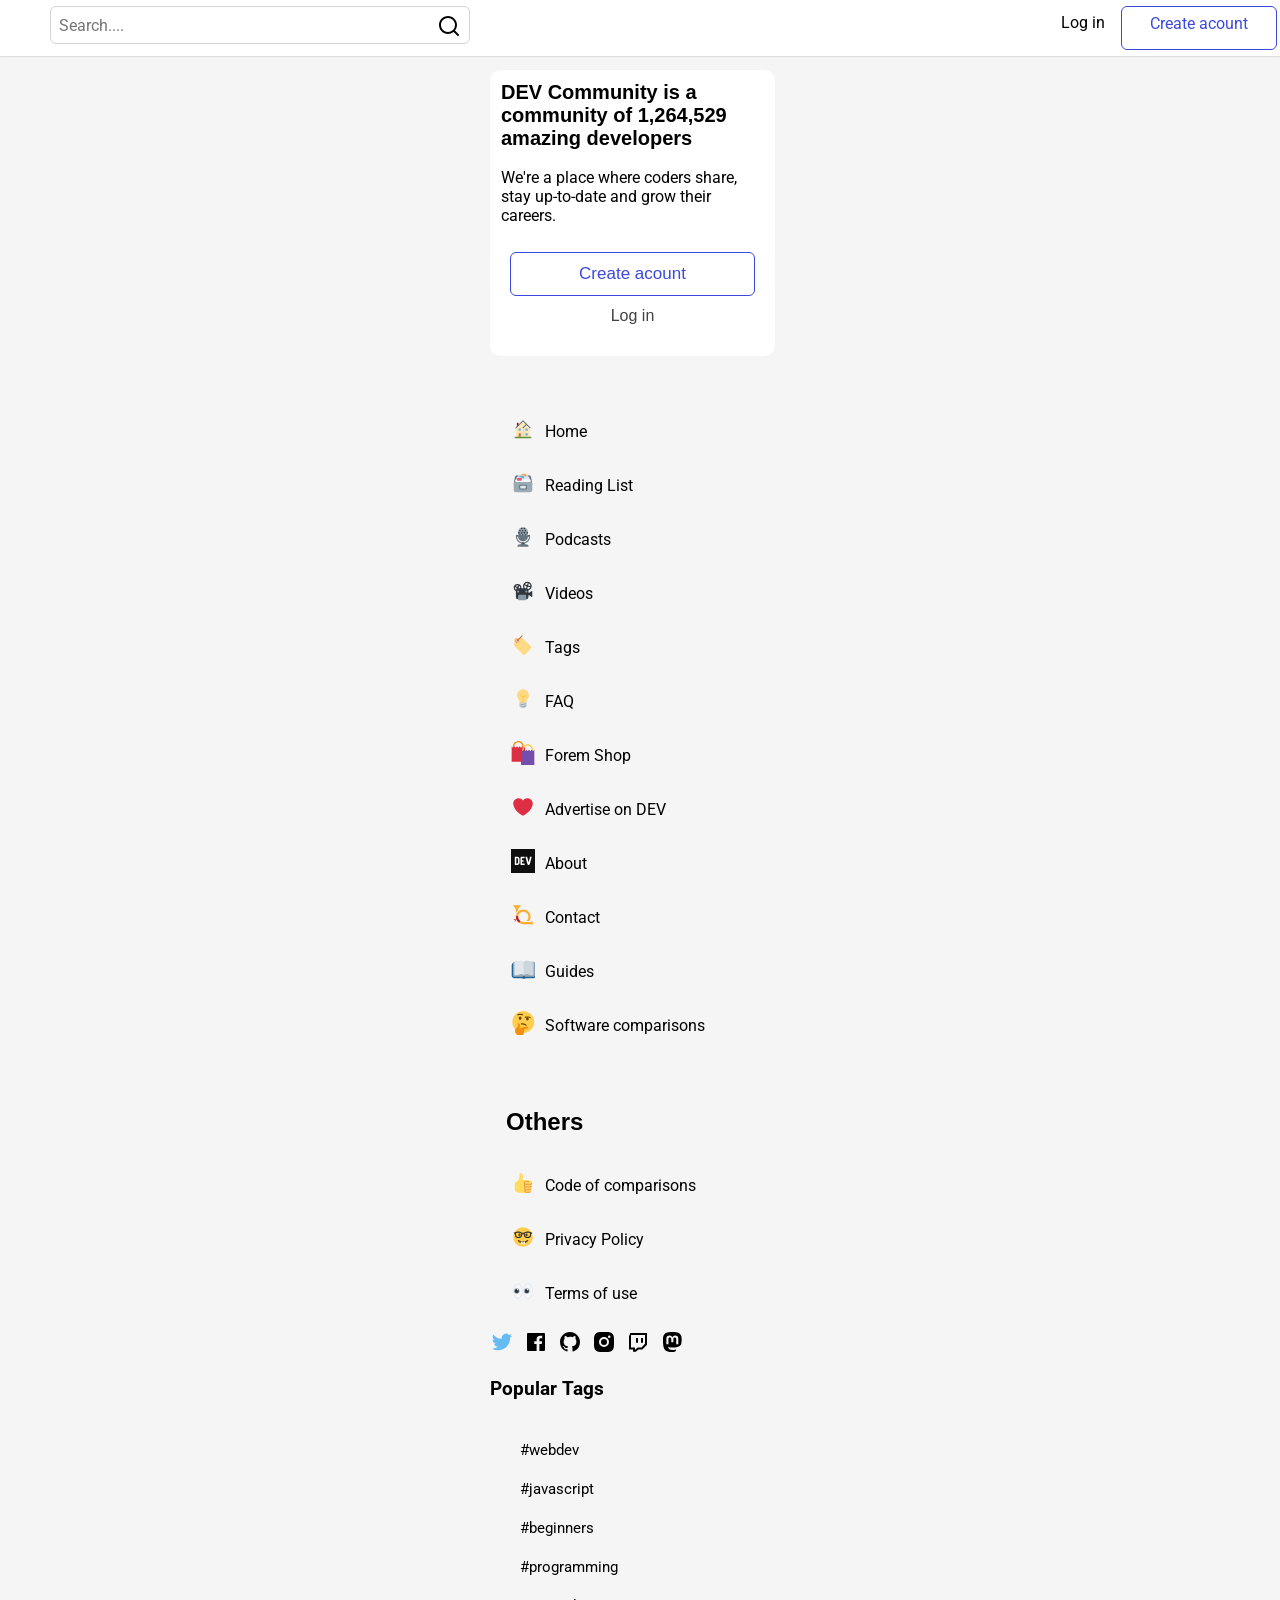
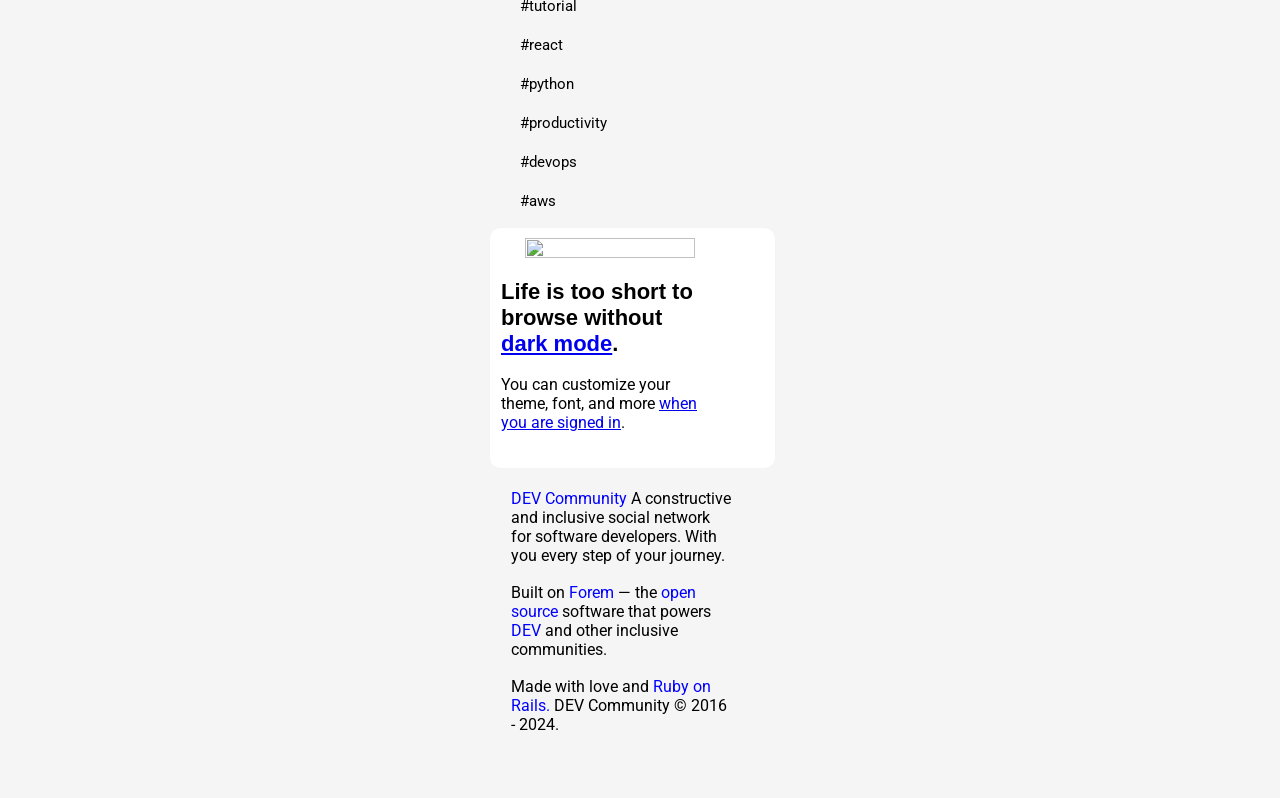
==== index.html @ 9f923bd8 "feat: changes in html" ====
<!DOCTYPE html>
<html lang="en">

<head>
    <meta charset="UTF-8" />
    <meta name="autor" content="Equipo 1" />
    <meta name="viewport" content="width=device-width, initial-scale=1.0" />
    <link rel="stylesheet" href="css/main.css" />
    <link rel="preconnect" href="https://fonts.googleapis.com">
    <link rel="preconnect" href="https://fonts.gstatic.com" crossorigin>
    <link
        href="https://fonts.googleapis.com/css2?family=Roboto:ital,wght@0,100;0,300;0,400;0,500;0,700;0,900;1,100;1,300;1,400;1,500;1,700;1,900&display=swap"
        rel="stylesheet">
    <title>Desafio Dev</title>
    <link rel="icon" type="image/x-icon" href="https://res.cloudinary.com/practicaldev/image/fetch/s--E8ak4Hr1--/c_limit,f_auto,fl_progressive,q_auto,w_32/https://dev-to.s3.us-east-2.amazonaws.com/favicon.ico">
</head>

<body>
    <header class="header">
    
   
    
        <div class="insideHeader">
            <a href="#" class="siteLogo">
                <img class="siteLogoImg"  src="https://dev-to-uploads.s3.amazonaws.com/uploads/logos/resized_logo_UQww2soKuUsjaOGNB38o.png" alt="">

            </a>
            
            <div class="imgDev">
                    <div class="imgDev_2">
                        <div class="imgDev_3">
                            <input class="inputInside" type="search" type="text" placeholder="Search....">
                            <button type="submit" aria-label="search" class="c-Button"><img src="logos_svg/search.svg" alt=""></button>

                        </div>
                    </div>
                
            </div>
            
            <div class="logAccoNav">
                <a class="aLogIn" href="">Log in</a>
                <a class="aCreaAco" href="">Create acount</a>
            </div>
            
        </div>




       
    </header>

    <section>
        <div class="containerMain">



            <div class="aside">
                <div class="containerAside1">
                    <div class="textInside">
                        <h2 class="pBold">
                            DEV Community is a community of 1,264,529 amazing developers
                        </h2>
                    </div>
                    <div class="textInside_2">
                        <p>
                            We're a place where coders share, stay up-to-date and grow their
                            careers.
                        </p>
                    </div>

                    <div class="btnInside">
                        <div class="aInside">
                            <a class="aCAccount" href="">Create acount</a><br />
                        </div>
                        <div class="aLogIn">
                            <a class="pLogIn">Log in</a>
                        </div>
                    </div>
                </div>

                <nav class="secondNav">
                    <ul class="listNavSecond">
                        <li>
                            <a href="#" class="c-link">
                                <span><img src="logos_svg/home.svg" alt="logo home"></span>
                                Home
                            </a>
                        </li>
                        <li>
                            <a href="#" class="c-link">
                                <span><img src="logos_svg/reading-list.svg" alt="logo of reading list"></span>Reading List
                            </a>
                        </li>
                        <li>
                            <a href="#" class="c-link">
                                <span><img src="logos_svg/potcast.svg" alt="logo de potcast"></span>Podcasts
                            </a>
                        </li>
                        <li>
                            <a href="#" class="c-link">
                                <span><img src="logos_svg/videos.svg" alt="logo of videos"></span>Videos
                            </a>
                        </li>
                        <li>
                            <a href="#" class="c-link">
                                <span><img src="logos_svg/tags.svg" alt="logo of tags"></span>Tags
                            </a>
                        </li>
                        <li>
                            <a href="#" class="c-link">
                                <span><img src="logos_svg/FAQ.svg" alt="logo of FAQ"></span>FAQ
                            </a>
                        </li>
                        <li>
                            <a href="#" class="c-link">
                                <span><img src="logos_svg/forem-Shop.svg" alt="logo of forem"></span>Forem Shop
                            </a>
                        </li>
                        <li>
                            <a href="#" class="c-link">
                                <span><img src="logos_svg/advertise.svg" alt="logo of advertise"></span>Advertise on DEV
                            </a>
                        </li>
                        <li>
                            <a href="#" class="c-link">
                                <span><img src="logos_svg/about.svg" alt="logo of about"></span>About
                            </a>
                        </li>
                        <li>
                            <a href="#" class="c-link">
                                <span><img src="logos_svg/contact.svg" alt="logo of contact"></span>Contact
                            </a>
                        </li>
                        <li>
                            <a href="#" class="c-link">
                                <span><img src="logos_svg/guides.svg" alt="logo of guides"></span>Guides
                            </a>
                        </li>
                        <li>
                            <a href="#" class="c-link">
                                <span><img src="logos_svg/software-comparisons.svg" alt="logo of software comparisons"></span>Software comparisons
                            </a>
                        </li>
                    </ul>
                </nav>

                <nav class="secondNav">
                    <h2>Others</h2>
                    <ul class="listNavSecond">
                        <li>
                            <a href="#" class="c-link">
                                <span><img src="logos_svg/code.svg" alt="logo of code"></span>Code of comparisons
                            </a>
                        </li>
                        <li>
                            <a href="#" class="c-link">
                                <span><img src="logos_svg/privacy.svg" alt="logo of privacy"></span>Privacy Policy
                            </a>
                        </li>
                        <li>
                            <a href="#" class="c-link">
                                <span><img src="logos_svg/terms.svg" alt="logo of terms"></span>Terms of use
                            </a>
                        </li>
                    </ul>
                </nav>

                <div class="containerAsideSocialMedia">
                    <a href="#" class="clink"><img src="logos_svg/twitter.svg" alt="logo of twitter"></a>
                    <a href="#" class="clink"><img src="logos_svg/facebook.svg" alt="logo of facebook"></a>
                    <a href="#" class="clink"><img src="logos_svg/github.svg" alt="logo of github"></a>
                    <a href="#" class="clink"><img src="logos_svg/instagram.svg" alt="logo of instagram"></a>
                    <a href="#" class="clink"><img src="logos_svg/twitch.svg" alt="logo of twitch"></a>
                    <a href="#" class="clink"><img src="logos_svg/mastodon.svg" alt="logo of mastodon"></a>
                </div>

                <div class="conteinerAsideScroll">
                    <h3>Popular Tags</h3>
                    <div class="conteinerScroll">
                        <div class="bar-element">
                            <a href="" class="aElement">#webdev</a>
                        </div>
                        <div class="bar-element">
                            <a href="" class="aElement">#javascript</a>
                        </div>
                        <div class="bar-element">
                            <a href="" class="aElement">#beginners</a>
                        </div>
                        <div class="bar-element">
                            <a href="" class="aElement">#programming</a>
                        </div>
                        <div class="bar-element">
                            <a href="" class="aElement">#tutorial</a>
                        </div>
                        <div class="bar-element">
                            <a href="" class="aElement">#react</a>
                        </div>
                        <div class="bar-element">
                            <a href="" class="aElement">#python</a>
                        </div>
                        <div class="bar-element">
                            <a href="" class="aElement">#productivity</a>
                        </div>
                        <div class="bar-element">
                            <a href="" class="aElement">#devops</a>
                        </div>
                        <div class="bar-element">
                            <a href="" class="aElement">#aws</a>
                        </div>
                        <div class="bar-element">
                            <a href="" class="aElement">#opensourse</a>
                        </div>
                        <div class="bar-element"><a href="" class="aElement">#ai</a></div>
                        <div class="bar-element">
                            <a href="" class="aElement">#discuss</a>
                        </div>
                        <div class="bar-element">
                            <a href="" class="aElement">#css</a>
                        </div>
                        <div class="bar-element">
                            <a href="" class="aElement">#node</a>
                        </div>
                        <div class="bar-element">
                            <a href="" class="aElement">#news</a>
                        </div>
                        <div class="bar-element">
                            <a href="" class="aElement">#career</a>
                        </div>
                        <div class="bar-element">
                            <a href="" class="aElement">#typescript</a>
                        </div>
                        <div class="bar-element">
                            <a href="" class="aElement">#html</a>
                        </div>
                        <div class="bar-element">
                            <a href="" class="aElement">#databese</a>
                        </div>
                        <div class="bar-element">
                            <a href="" class="aElement">#learning</a>
                        </div>
                        <div class="bar-element">
                            <a href="" class="aElement">#testing</a>
                        </div>
                        <div class="bar-element">
                            <a href="" class="aElement">#github</a>
                        </div>
                        <div class="bar-element">
                            <a href="" class="aElement">#java</a>
                        </div>
                        <div class="bar-element">
                            <a href="" class="aElement">#cloud</a>
                        </div>
                        <div class="bar-element">
                            <a href="" class="aElement">#security</a>
                        </div>
                        <div class="bar-element">
                            <a href="" class="aElement">#webdev</a>
                        </div>
                        <div class="bar-element">
                            <a href="" class="aElement">#webdev</a>
                        </div>
                        <div class="bar-element">
                            <a href="" class="aElement">#webdev</a>
                        </div>
                        <div class="bar-element">
                            <a href="" class="aElement">#webdev</a>
                        </div>
                        <div class="bar-element">
                            <a href="" class="aElement">#webdev</a>
                        </div>
                        <div class="bar-element">
                            <a href="" class="aElement">#webdev</a>
                        </div>
                        <div class="bar-element">
                            <a href="" class="aElement">#webdev</a>
                        </div>
                        <div class="bar-element">
                            <a href="" class="aElement">#webdev</a>
                        </div>
                        <div class="bar-element">
                            <a href="" class="aElement">#webdev</a>
                        </div>
                        <div class="bar-element">
                            <a href="" class="aElement">#webdev</a>
                        </div>
                        <div class="bar-element">
                            <a href="" class="aElement">#webdev</a>
                        </div>
                        <div class="bar-element">
                            <a href="" class="aElement">#webdev</a>
                        </div>
                        <div class="bar-element">
                            <a href="" class="aElement">#webdev</a>
                        </div>
                    </div>
                </div>

                <div class="containerAside_2">
                    <div class="imgSecAside">
                        <img src="https://res.cloudinary.com/practicaldev/image/fetch/s--GkDXbK0b--/c_limit%2Cf_auto%2Cfl_progressive%2Cq_auto%2Cw_350/https://dev-to-uploads.s3.amazonaws.com/uploads/articles/oky7tpxe4z0f8ksng5ta.png"
                            alt="" />
                    </div>

                    <div class="textInside">
                        <h2 class="pBold">
                            Life is too short to browse without <a href="#">dark mode</a>.
                        </h2>
                    </div>

                    <div class="textInside_2">
                        <p>
                            You can customize your theme, font, and more
                            <a href="#">when you are signed in</a>.
                        </p>
                    </div>
                </div>

                <div class="containerAside_3">
                    <div class="textInside_2">
                        <p>
                            <a href="#">DEV Community</a> A constructive and inclusive
                            social network for software developers. With you every step of
                            your journey.
                        </p>
                    </div>
                    <div class="textInside_2">
                        <p>
                            Built on <a href="">Forem</a> — the
                            <a href="">open source</a> software that powers
                            <a href="">DEV</a> and other inclusive communities.
                        </p>
                    </div>
                    <div class="textInside_2">
                        <p>
                            Made with love and <a href="#">Ruby on Rails.</a> DEV Community
                            © 2016 - 2024.
                        </p>
                    </div>
                </div>
            </div>


            <!-- <div class="mainContainer">
                <div class="headerPosts">
                    <div class="headerMainContent">
                        <nav>
                            <ul class="navMainContent">
                                <li>
                                    <h3>Relevant</h3>
                                </li>
                                <li>Latest</li>
                                <li>Top</li>
                            </ul>
                        </nav>
                    </div>
                </div>

                <div class="mainContainerPostOne">
                    <div class="PostOne">
                        <div class="imagePostOne">
                            <img
                                src="https://media.dev.to/cdn-cgi/image/width=1000,height=420,fit=cover,gravity=auto,format=auto/https%3A%2F%2Fdev-to-uploads.s3.amazonaws.com%2Fuploads%2Farticles%2Fqlsu7ubgei5q54j0fqe0.png" class="bigImage"/>
                        </div>

                        <div class="postOneBody">
                            <div class="postOneTop">
                                <div class="authorPostOne">
                                    <div class="image">
                                        <a href="https://dev.to/furkangozukara" class="authorPostOne_href">
                                            <img src="https://media.dev.to/cdn-cgi/image/width=320,height=320,fit=cover,gravity=auto,format=auto/https://dev-to-uploads.s3.amazonaws.com/uploads/user/profile_image/929044/dff42110-c0a0-4759-803f-22f82f200499.png"
                                                alt="Avatar image" class="avatarImagePostOne" />
                                        </a>
                                    </div>
                                    <div class="nameDate">
                                        <a href="https://dev.to/furkangozukara" class="authorNamePostOne">Furkan
                                            Gözükara</a>
                                        <p>
                                            Posted on Feb 14
                                        </p>
                                    </div>
                                </div>
                            </div>

                            <div class="postOneBottom">
                                <div class="mainContentTitle">
                                    
                                    <h2>
                                        <a href="">Beware When Buying M2 NVMe SSDs: Netac NV7000, Kioxia
                                            Exceria Plus G2, Kingston and Sandisk Compared</a>
                                    </h2>
                                </div>

                                <div class="tagsPostOne">
                                    <a href="https://dev.to/t/news" class="news">#news</a>
                                    <a href="https://dev.to/t/beginners" class="news">#beginners</a>
                                    <a href="https://dev.to/t/tutorial" class="news">tutorial</a>
                                    <a href="https://dev.to/t/devops" class="news">#devops</a>
                                </div>

                                <div class="engagementsPostOne">
                                    <div class="emojisAndComments">
                                        <div class="emojis">
                                            <span class="reactionLike">
                                                <img class="insideEmoji"
                                                    src="https://dev.to/assets/sparkle-heart-5f9bee3767e18deb1bb725290cb151c25234768a0e9a2bd39370c382d02920cf.svg" />
                                            </span>
                                            <span class="reactionUnicorn">
                                                <img class="insideEmoji"
                                                    src="https://dev.to/assets/multi-unicorn-b44d6f8c23cdd00964192bedc38af3e82463978aa611b4365bd33a0f1f4f3e97.svg" />
                                            </span>
                                            <span class="reactionExplodingHead">
                                                <img class="insideEmoji"
                                                    src="https://dev.to/assets/exploding-head-daceb38d627e6ae9b730f36a1e390fca556a4289d5a41abb2c35068ad3e2c4b5.svg" />
                                            </span>
                                            <span class="reactionRaisedHands">
                                                <img class="insideEmoji"
                                                    src="https://dev.to/assets/raised-hands-74b2099fd66a39f2d7eed9305ee0f4553df0eb7b4f11b01b6b1b499973048fe5.svg" />
                                            </span>
                                            <span class="reactionFire">
                                                <img class="insideEmoji"
                                                    src="https://dev.to/assets/fire-f60e7a582391810302117f987b22a8ef04a2fe0df7e3258a5f49332df1cec71e.svg" />
                                            </span>
                                            <span class="reactionCounter">5
                                                <span class="reactionCounter_2"> reactions</span>
                                            </span>
                                        </div>

                                        <div class="commentsPostOneDiv">
                                            <span class="commentsPostOne">
                                                <svg xmlns="http://www.w3.org/2000/svg" width="24" height="24" role="img"
                                                    aria-labelledby="a7ejmwahjjicsqst24luezlgy1jnwlop" class="crayons-icon">
                                                    <title id="a7ejmwahjjicsqst24luezlgy1jnwlop">
                                                        Comments
                                                    </title>
                                                    <path
                                                        d="M10.5 5h3a6 6 0 110 12v2.625c-3.75-1.5-9-3.75-9-8.625a6 6 0 016-6zM12 15.5h1.5a4.501 4.501 0 001.722-8.657A4.5 4.5 0 0013.5 6.5h-3A4.5 4.5 0 006 11c0 2.707 1.846 4.475 6 6.36V15.5z">
                                                    </path>
                                                </svg>
                                                <span class="commentsPostOneBottom"> Add Comments</span>
                                            </span>

                                        </div>
                                    </div>

                                    <div class="savePostOneBottom">
                                        <p>3 min read</p>
                                        <button>
                                            <svg xmlns="http://www.w3.org/2000/svg" width="24" height="24"
                                                aria-hidden="true">
                                                <path
                                                    d="M6.75 4.5h10.5a.75.75 0 01.75.75v14.357a.375.375 0 01-.575.318L12 16.523l-5.426 3.401A.375.375 0 016 19.607V5.25a.75.75 0 01.75-.75zM16.5 6h-9v11.574l4.5-2.82 4.5 2.82V6z">
                                                </path>
                                            </svg>
                                        </button>
                                    </div>
                                </div>
                            </div>
                        </div>
                    </div>
                </div>

                <div class="mainContainerPostOne">
                  <div class="PostOne">
                      <div class="imagePostOne">
                          <img
                              src="https://media.dev.to/cdn-cgi/image/width=1000,height=420,fit=cover,gravity=auto,format=auto/https%3A%2F%2Fdev-to-uploads.s3.amazonaws.com%2Fuploads%2Farticles%2Fs5vnvtj8xnfbt2ab2f0p.png" class="bigImage"/>
                      </div>

                      <div class="postOneBody">
                          <div class="postOneTop">
                              <div class="authorPostOne">
                                  <div class="image">
                                      <a href="https://dev.to/furkangozukara" class="authorPostOne_href">
                                          <img src="https://media.dev.to/cdn-cgi/image/width=90,height=90,fit=cover,gravity=auto,format=auto/https%3A%2F%2Fdev-to-uploads.s3.amazonaws.com%2Fuploads%2Fuser%2Fprofile_image%2F645785%2F522f7911-5257-41ed-8049-2cfc28229658.jpg"
                                              alt="Avatar image" class="avatarImagePostOne" />
                                      </a>

                                  </div>
                                  <div class="nameDate">
                                      <a href="https://dev.to/hemidactylus" class="authorNamePostOne">tefano Lottini
                                              </a>
                                      <p>
                                          Posted on Feb 14
                                      </p>
                                  </div>
                              </div>
                          </div>

                          <div class="postOneBottom">
                              <div class="mainContentTitle">
                                  <h2>
                                     <a href="https://dev.to/datastax/what-we-learned-when-we-built-a-vector-database-and-our-customers-started-using-it-part-1-1c6h">
                                      What We Learned When We Built a Vector Database-and Our Customers Started Using It (part 1)
                                    </a>
                                  </h2>
                              </div>

                              <div class="tagsPostOne">
                                  <a href="https://dev.to/t/programming" class="news">#programming</a>
                                  <a href="https://dev.to/t/programming" class="news">#ai</a>
                                  <a href="https://dev.to/t/vector" class="news">#vector</a>
                                  <a href="https://dev.to/t/database" class="news">#database</a>
                              </div>

                              <div class="engagementsPostOne">
                                  <div class="emojisAndComments">
                                      <div class="emojis">
                                          <span class="reactionLike">
                                              <img class="insideEmoji"
                                                  src="https://dev.to/assets/sparkle-heart-5f9bee3767e18deb1bb725290cb151c25234768a0e9a2bd39370c382d02920cf.svg" />
                                          </span>
                                          <span class="reactionUnicorn">
                                              <img class="insideEmoji"
                                                  src="https://dev.to/assets/multi-unicorn-b44d6f8c23cdd00964192bedc38af3e82463978aa611b4365bd33a0f1f4f3e97.svg" />
                                          </span>
                                          <span class="reactionExplodingHead">
                                              <img class="insideEmoji"
                                                  src="https://dev.to/assets/exploding-head-daceb38d627e6ae9b730f36a1e390fca556a4289d5a41abb2c35068ad3e2c4b5.svg" />
                                          </span>
                                          <span class="reactionRaisedHands">
                                              <img class="insideEmoji"
                                                  src="https://dev.to/assets/raised-hands-74b2099fd66a39f2d7eed9305ee0f4553df0eb7b4f11b01b6b1b499973048fe5.svg" />
                                          </span>
                                          <span class="reactionFire">
                                              <img class="insideEmoji"
                                                  src="https://dev.to/assets/fire-f60e7a582391810302117f987b22a8ef04a2fe0df7e3258a5f49332df1cec71e.svg" />
                                          </span>
                                          <span class="reactionCounter">5
                                              <span class="reactionCounter_2"> reactions</span>
                                          </span>

                                      </div>

                                      <div class="commentsPostOneDiv">
                                          <span class="commentsPostOne">
                                              <svg xmlns="http://www.w3.org/2000/svg" width="24" height="24" role="img"
                                                  aria-labelledby="a7ejmwahjjicsqst24luezlgy1jnwlop" class="crayons-icon">
                                                  <title id="a7ejmwahjjicsqst24luezlgy1jnwlop">
                                                      Comments
                                                  </title>
                                                  <path
                                                      d="M10.5 5h3a6 6 0 110 12v2.625c-3.75-1.5-9-3.75-9-8.625a6 6 0 016-6zM12 15.5h1.5a4.501 4.501 0 001.722-8.657A4.5 4.5 0 0013.5 6.5h-3A4.5 4.5 0 006 11c0 2.707 1.846 4.475 6 6.36V15.5z">
                                                  </path>
                                              </svg>
                                              <span class="commentsPostOneBottom"> Add Comments</span>
                                          </span>

                                      </div>
                                  </div>

                                  <div class="savePostOneBottom">
                                      <p>3 min read</p>
                                      <button>
                                          <svg xmlns="http://www.w3.org/2000/svg" width="24" height="24"
                                              aria-hidden="true">
                                              <path
                                                  d="M6.75 4.5h10.5a.75.75 0 01.75.75v14.357a.375.375 0 01-.575.318L12 16.523l-5.426 3.401A.375.375 0 016 19.607V5.25a.75.75 0 01.75-.75zM16.5 6h-9v11.574l4.5-2.82 4.5 2.82V6z">
                                              </path>
                                          </svg>
                                      </button>
                                  </div>
                              </div>
                          </div>
                      </div>
                  </div>
              </div>
                

            </div> -->



            


            <div class="aside2">
                <div class="container-right discuss">
                    <h2 class="title-h2">#discuss</h2>
                    <p>Discussion threads targeting the whole community</p>
                    <div>
                        <div class="themes">
                            <a href="">
                                <p class="text-title">The Front-End Development we’re used to is dying</p>
                                <p>58 comments</p>
                            </a>
                        </div>
                        <div class="themes">
                            <a href="">
                                <p class="text-title">What was your win this week?</p>
                                <p>51 comments</p>
                            </a>
                        </div>
                        <div class="themes">
                            <a href="">
                                <p class="text-title">I suck at writing!</p>
                                <p>23 comments</p>
                            </a>
                        </div>
                        <div class="themes">
                            <a href="">
                                <p class="text-title">Meme Monday</p>
                                <p>16 comments</p>
                            </a>
                        </div>
                        <div class="themes sinBorde">
                            <a href="">
                                <p class="text-title">What Would You Do If You Knew You Could Not Fail?</p>
                                <p>15 comments</p>
                            </a>
                        </div>
                    </div>
                </div>

                <div class="container-right discuss">
                    <h2 class="title-h2">#watercooler</h2>
                    <p>Light, and off-topic conversation.</p>
                    <div>
                        <div class="themes">
                            <a href="">
                                <p class="text-title">Meme Monday</p>
                                <p>16 comments</p>
                            </a>
                        </div>
                        <div class="themes">
                            <a href="">
                                <p class="text-title">
                                    Monday - What are youu listening to? (Blues & Jazz Edition)
                                </p>
                                <p>14 comments</p>
                            </a>
                        </div>
                        <div class="themes">
                            <a href="">
                                <p class="text-title">Unexpected Behind The Scenes of console.log() 😶‍🌫</p>
                                <p>23 comments</p>
                            </a>
                        </div>
                        <div class="themes sinBorde">
                            <a href="">
                                <p class="text-title">Caption This! 🤔💭</p>
                                <p>16 comments</p>
                            </a>
                        </div>
                    </div>
                </div>


                <div class="container-guides">
                    <div class="container-trending">
                        <h3 id="title-section-trending">trending guides/resources</h3>
                    </div>
                    <div class="guides">
                        <div>
                            <a href="">
                                <p>The future of frontend development</p>
                            </a>
                        </div>
                        <div>
                            <a href="">
                                <p>
                                    GitHub Readme: Responsive? 🤔 Animated? 🤯 Light and dark
                                    modes? 😱 You bet! 💪🏼
                                </p>
                            </a>
                        </div>
                        <div>
                            <a href="">
                                <p>10 Programming Languages Worth Learning in 2024</p>
                            </a>
                        </div>
                        <div>
                            <a href="">
                                <p>
                                    What is the ideal Tech stack to build a website in 2024? 👨‍💻
                                </p>
                            </a>
                        </div>
                        <div>
                            <a href="">
                                <p>Optimizing SQL Queries by 23x!!!</p>
                            </a>
                        </div>
                    </div>
                    <hr />
                </div>
                <div class="container-guides">
                    <div class="container-trending">
                        <h3 id="title-section-trending">recently queried</h3>
                    </div>
                    <div class="guides">
                        <div>
                            <a href="">
                                <p>JavaScript Playground</p>
                            </a>
                        </div>
                        <div>
                            <a href="">
                                <p>Exit Vim</p>
                            </a>
                        </div>
                        <div>
                            <a href="">
                                <p>Programming Discord</p>
                            </a>
                        </div>
                        <div>
                            <a href="">
                                <p>Dino Tutorial</p>
                            </a>
                        </div>
                        <div>
                            <a href="">
                                <p>Clean Architecture</p>
                            </a>
                        </div>
                    </div>
                    <hr />
                </div>
            </div>
        </div>
    </section>
</body>

</html>
---- css/main.css ----
.header {
  background-color: rgb(255, 255, 255);
  box-shadow: 0 1px 1px rgba(24, 26, 27, 0.1);
  position: fixed;
  top: 0px;
  left: 0px;
  right: 0px;
  height: 56px;
  z-index: 100;
  display: block;
}
.header .insideHeader {
  max-width: 1280px;
  padding: 0, 1rem;
  margin: auto;
  display: flex;
  align-items: center;
  position: relative;
  height: 56px;
}
.header .insideHeader .siteLogo {
  max-width: 200px, 125px;
  font-size: 1.25rem, 1rem;
  font-weight: 700, 500;
  display: inline-flex;
  flex-shrink: 0;
  align-items: center;
  vertical-align: middle;
  color: #090909;
  text-decoration: none;
  letter-spacing: -0.02rem;
  line-height: 1;
  outline: 0;
}
.header .insideHeader .siteLogo .siteLogoImg {
  width: 50px;
  height: 40px;
  height: calc(var(--header-height) - var(--su-2) * 2);
  object-fit: contain;
  vertical-align: middle;
  display: inline-block;
  outline: 0;
}
.header .insideHeader .imgDev {
  height: 90%;
  max-width: 420px;
  flex: auto;
}
.header .insideHeader .imgDev .imgDev_2 {
  display: flex;
  flex-flow: row;
  flex-wrap: wrap;
  height: 90%;
  justify-content: center;
  align-items: center;
  align-content: center;
}
.header .insideHeader .imgDev .imgDev_2 .imgDev_3 {
  display: flex;
  flex-flow: column;
  font-size: 1rem;
  position: relative;
  height: 90%;
  flex: 1 1 0%;
  justify-content: center;
}
.header .insideHeader .imgDev .imgDev_2 .imgDev_3 .inputInside {
  height: 38px;
  padding: 1px 8px;
  font-family: inherit;
  font-size: 1rem;
  width: 100%;
  resize: vertical;
  background-color: rgb(255, 255, 255);
  border: 1.5px solid rgb(212, 212, 212);
  border-radius: 0.375rem;
  transition: all cubic-bezier(0.17, 0.67, 0.5, 0.71) 100ms;
}
.header .insideHeader .imgDev .imgDev_2 .imgDev_3 .c-Button {
  position: absolute;
  padding-top: 0;
  padding-bottom: 0;
  margin-top: 0;
  left: auto;
  top: 1px;
  right: 1px;
  bottom: 1px;
  padding: 0.5rem;
  background-color: transparent;
  color: rgba(59, 73, 223, 0.1);
  display: inline-block;
  font: inherit;
  text-align: center;
  border: none;
  overflow-wrap: normal;
}
.header .insideHeader .imgDev .imgDev_2 .imgDev_3 .c-Button:hover {
  background-color: rgba(59, 73, 223, 0.1);
  color: rgba(59, 73, 223, 0.1);
  border-radius: 0.375rem rgba(59, 73, 223, 0.1);
  cursor: pointer;
}
.header .insideHeader .logAccoNav {
  display: flex;
  align-items: center;
  justify-content: center;
  align-content: center;
  height: 100%;
  width: 14.5em;
  gap: 3%;
  margin-left: auto;
}
.header .insideHeader .logAccoNav .aLogIn {
  text-align: center;
  padding-top: 7px;
  color: black;
  text-decoration: none;
  width: 27%;
  height: 80%;
}
.header .insideHeader .logAccoNav .aLogIn:hover {
  background-color: rgba(59, 73, 223, 0.1);
  border: 1px solid rgba(59, 73, 223, 0.1);
  border-radius: 0.375rem;
  color: blue;
  text-decoration: underline blue;
}
.header .insideHeader .logAccoNav .aCreaAco {
  text-decoration: none;
  border: 1px solid rgb(59, 73, 223);
  border-radius: 0.375rem;
  color: rgb(59, 73, 223);
  padding-top: 7px;
  text-align: center;
  height: 80%;
  width: 67%;
}
.header .insideHeader .logAccoNav .aCreaAco:hover {
  background-color: rgb(59, 73, 223);
  text-decoration: underline white;
  color: white;
  border: 1px solid rgb(59, 73, 223);
}

.containerMain {
  display: flex;
  justify-content: center;
  flex-wrap: nowrap;
  margin-top: 70px;
}
.containerMain .aside {
  height: 100vh;
  width: 100%;
  display: none;
}
.containerMain .aside2 {
  height: 100vh;
  width: 100%;
  display: none;
}
.containerMain .mainContainer {
  height: 100vh;
  width: 100%;
  margin: 0;
  display: flex;
  flex-direction: column;
}

@media screen and (min-width: 768px) {
  .inputInside {
    display: block;
  }
  .containerMain {
    display: flex;
    justify-content: center;
    flex-wrap: nowrap;
  }
  .containerMain .aside {
    height: 100vh;
    max-width: 300px;
    display: block;
  }
  .containerMain .aside2 {
    height: 100vh;
    max-width: 50%;
    display: none;
  }
  .containerMain .mainContainer {
    height: 100vh;
    width: 60%;
  }
}
@media screen and (min-width: 1440px) {
  .inputInside {
    display: block;
  }
  .containerMain {
    display: flex;
    justify-content: center;
    flex-wrap: nowrap;
  }
  .containerMain .aside {
    margin-left: 70px;
    height: 100vh;
    max-width: 275px;
    display: block;
  }
  .containerMain .aside2 {
    margin-right: 70px;
    height: 100vh;
    max-width: 400px;
    display: block;
  }
  .containerMain .mainContainer {
    height: 100vh;
    max-width: 39em;
  }
  .emojisAndComments {
    display: flex;
    justify-content: center;
    align-items: center;
    align-content: center;
    margin-left: 10px;
  }
  .emojisAndComments .emojis {
    display: flex;
    align-items: center;
    align-content: center;
    justify-content: center;
    margin-left: 0.5rem;
    height: 40px;
    width: 167px;
  }
  .emojisAndComments .emojis .insideEmoji {
    margin: -6px;
    height: 25px;
    width: 25px;
    border-radius: 50%;
    border: 2px solid rgb(255, 255, 255);
    background-color: rgb(245, 245, 245);
  }
  .emojisAndComments .emojis .reactionCounter {
    margin-left: 0.5rem;
  }
  .emojisAndComments .emojis .reactionCounter .reactionCounter_2 {
    display: block;
  }
  .emojisAndComments .emojis:hover {
    cursor: pointer;
    background-color: rgba(0, 0, 0, 0.035);
    border-radius: 0.375rem;
  }
  .emojisAndComments .commentsPostOneDiv {
    display: flex;
    align-items: center;
    align-content: center;
    justify-content: center;
    margin-left: 0.5rem;
    height: 40px;
    width: 120px;
  }
  .emojisAndComments .commentsPostOneDiv .commentsPostOne {
    display: flex;
    justify-content: center;
    align-items: center;
    font-size: 0.9em;
  }
  .emojisAndComments .commentsPostOneDiv .commentsPostOne .crayons-icon {
    margin-right: 5px;
  }
  .emojisAndComments .commentsPostOneDiv .commentsPostOne .commentsPostOneBottom {
    display: inline;
    font-size: 0.9em;
    display: block;
  }
  .emojisAndComments .commentsPostOneDiv:hover {
    cursor: pointer;
    background-color: rgba(0, 0, 0, 0.035);
    border-radius: 0.375rem;
  }
}
html {
  scroll-behavior: smooth;
}

* {
  margin: 0;
  padding: 0;
  box-sizing: border-box;
}

.containerAside1 {
  display: flex;
  flex-direction: column;
  align-content: flex-end;
  gap: 1em;
  border-radius: 10px;
  background-color: rgb(255, 255, 255);
  box-shadow: 0 0 1px rgba(40, 44, 45, 0.05);
  min-height: 15em;
  width: 95%;
  padding: 10px;
}
.containerAside1 .textInside {
  position: relative;
  padding: 1px;
  width: 100%;
  max-height: 20em;
}
.containerAside1 .textInside .pBold {
  font-family: "Gill Sans", "Gill Sans MT", Calibri, "Trebuchet MS", sans-serif;
  font-size: 1.25rem;
}
.containerAside1 .textInside_2 {
  padding: 1px;
  width: 100%;
  max-height: 20em;
  display: flex;
  flex-direction: column;
}
.containerAside1 .btnInside {
  padding: 10px;
  display: flex;
  justify-content: center;
  align-content: center;
  align-items: center;
  flex-direction: column;
  width: 100%;
  max-height: 20em;
}
.containerAside1 .btnInside .aInside {
  display: flex;
  width: 100%;
}
.containerAside1 .btnInside .aCAccount {
  text-align: center;
  font-family: "Gill Sans", "Gill Sans MT", Calibri, "Trebuchet MS", sans-serif;
  font-size: 17px;
  color: rgb(59, 73, 223);
  text-decoration: none;
  border-radius: 0.375rem;
  padding: 11px 2.5em;
  border: 1px solid rgb(59, 73, 223);
  width: 100%;
}
.containerAside1 .btnInside .aCAccount:hover {
  text-align: center;
  background-color: rgb(59, 73, 223);
  text-decoration: underline white;
  font-family: "Gill Sans", "Gill Sans MT", Calibri, "Trebuchet MS", sans-serif;
  font-size: 17px;
  color: white;
  border-radius: 0.375rem;
  padding: 11px 2.5em;
  border: 1px solid rgb(59, 73, 223);
  width: 100%;
}
.containerAside1 .btnInside .aLogIn {
  display: flex;
  justify-content: center;
  width: 100%;
  font-family: "Gill Sans", "Gill Sans MT", Calibri, "Trebuchet MS", sans-serif;
  color: rgb(64, 64, 64);
  text-decoration: none;
  border-radius: 0.375rem;
  padding: 11px 2.5em;
  border: none;
}
.containerAside1 .btnInside .aLogIn:hover {
  display: flex;
  justify-content: center;
  width: 100%;
  background-color: rgba(59, 73, 223, 0.1);
  text-decoration: underline blue;
  font-family: "Gill Sans", "Gill Sans MT", Calibri, "Trebuchet MS", sans-serif;
  color: blue;
  border-radius: 0.375rem;
  cursor: pointer;
}

.secondNav {
  display: block;
  justify-content: center;
  margin-top: 3em;
  margin-bottom: 10px;
  padding: 0.5rem 1rem;
}
.secondNav h2 {
  padding-bottom: 30px;
  font-family: "Gill Sans", "Gill Sans MT", Calibri, "Trebuchet MS", sans-serif;
}
.secondNav .listNavSecond {
  display: flex;
  flex-direction: column;
  list-style: none;
  gap: 1em;
}
.secondNav .c-link {
  background-color: transparent;
  text-decoration: none;
  color: black;
  width: 100%;
  display: flex;
  align-items: center;
  padding: 5px;
  gap: 10px;
}
.secondNav .c-link:hover {
  background-color: rgba(59, 73, 223, 0.1);
  text-decoration: underline blue;
  color: blue;
  border-radius: 0.375rem;
  cursor: pointer;
}

.containerAsideSocialMedia {
  display: flex;
  justify-content: left;
  flex-direction: row;
  gap: 10px;
}

.conteinerAsideScroll {
  margin-top: 20px;
}

.conteinerScroll {
  display: flex;
  justify-content: right;
  flex-direction: column;
  padding-left: 30px;
  max-height: 42vh;
  max-width: 250px;
  overflow-y: auto;
  font-size: 20px;
  margin-top: 30px;
}
.conteinerScroll .bar-element {
  width: 100%;
}
.conteinerScroll .bar-element .aElement {
  display: flex;
  align-items: center;
  align-content: flex-start;
  text-decoration: none;
  width: 100%;
  height: 2.6em;
  border-radius: 0.375rem;
  font-size: 15px;
  color: black;
}
.conteinerScroll .bar-element .aElement:hover {
  color: blue;
  border-radius: 0.375rem;
  background-color: rgba(59, 73, 223, 0.1);
  text-decoration: underline;
}

.containerAside_2 {
  display: flex;
  flex-direction: column;
  align-content: flex-end;
  gap: 1em;
  border-radius: 10px;
  background-color: rgb(255, 255, 255);
  box-shadow: 0 0 1px rgba(40, 44, 45, 0.05);
  min-height: 15em;
  width: 95%;
  padding: 10px;
  margin-top: 20px;
}
.containerAside_2 img {
  margin-left: 25px;
  width: 80%;
  height: 80%;
}
.containerAside_2 .textInside {
  position: relative;
  padding: 1px;
  max-width: 80%;
  max-height: 20em;
}
.containerAside_2 .textInside .pBold {
  font-family: "Gill Sans", "Gill Sans MT", Calibri, "Trebuchet MS", sans-serif;
  font-size: 22px;
}
.containerAside_2 .textInside_2 {
  padding: 1px;
  max-width: 80%;
  max-height: 20em;
  display: flex;
  flex-direction: column;
}

.containerAside_3 {
  display: flex;
  justify-content: flex-start;
  flex-direction: column;
  align-items: baseline;
  gap: 1em;
  border-radius: 10px;
  background-color: transparent;
  min-height: 20em;
  min-width: 300px;
  margin: 10px 10px;
  padding: 10px;
}
.containerAside_3 .textInside_2 {
  padding: 1px;
  max-width: 80%;
  max-height: 20em;
  display: flex;
  flex-direction: column;
}
.containerAside_3 .textInside_2 a {
  text-decoration: none;
  color: blue;
}

.aside2 {
  font-family: "Roboto", sans-serif;
  line-height: 28px;
}

.container-right {
  border: 3px solid rgb(228, 225, 228);
  background-color: white;
  margin: 0px 0px 20px 20px;
  border-radius: 10px;
}
.container-right .title-h2 {
  font-size: 1.25rem;
  color: #404040;
}

.discuss {
  padding: 10px 25px 10px 25px;
}
.discuss .themes {
  border-bottom: 1px solid rgb(205, 202, 202);
  margin: 15px 0px 15px 0px;
}
.discuss .themes .text-title {
  font-size: 20px;
}
.discuss .themes .text-title:hover {
  color: blue;
}
.discuss .themes a {
  text-decoration: none;
  color: #404040;
}
.discuss .themes a:hover {
  color: blue;
}
.discuss .themes a:hover p {
  color: #404040;
}
.discuss .themes h3 {
  margin-top: 2px;
  margin-bottom: 2px;
}
.discuss .themes p {
  margin-top: 2px;
  margin-bottom: 2px;
}
.discuss .sinBorde {
  border: none;
}

.container-guides {
  margin: 0px 0px 20px 20px;
  border-radius: 10px;
  padding: 10px 25px 10px 25px;
}
.container-guides .container-trending {
  margin: 15px 0px 15px 0px;
}
.container-guides .container-trending h3 {
  margin-top: 2px;
  margin-bottom: 2px;
}
.container-guides .guides {
  padding-left: 25px;
}
.container-guides .guides p {
  margin-top: 15px;
  margin-bottom: 15px;
  font-size: 20px;
  color: #404040;
}
.container-guides .guides a {
  text-decoration: none;
}
.container-guides .guides div:hover {
  background-color: white;
  color: blue;
}
.container-guides .guides p:hover {
  color: blue;
}
.container-guides hr {
  margin: 25px 0px -25px 0px;
}

#title-section-trending {
  font-family: monospace;
  font-size: 18px;
}

.mainContainerPostOne {
  display: flex;
  flex-direction: column;
  justify-content: center;
  align-content: center;
  font-family: "Roboto", sans-serif;
  background-color: white;
  border: rgb(228, 225, 228) 2px solid;
  border-radius: 10px;
  padding-bottom: 20px;
  width: 100%;
  margin-bottom: 10px;
}

.navMainContent {
  display: flex;
  flex-direction: row;
  justify-content: flex-start;
  gap: 1em;
  border-radius: 10px;
  padding: 10px;
}
.navMainContent li {
  list-style: none;
  padding: 10px;
  background-color: transparent;
}
.navMainContent li:hover {
  background-color: rgb(255, 255, 255);
  border-radius: 15%;
  color: rgb(57, 57, 228);
  cursor: pointer;
}

.imagePostOne {
  display: flex;
  flex-direction: column;
  justify-content: center;
  width: 100%;
}
.imagePostOne .bigImage {
  padding: 0;
  border-top-left-radius: 5px;
  border-top-right-radius: 5px;
}

.postOneTop {
  display: flex;
  align-items: center;
  justify-content: space-between;
  margin-top: 9px;
  margin-bottom: 8px;
  margin-left: 20px;
  /*margin-bottom: 20px;*/
}

.authorPostOne {
  display: flex;
  justify-content: center;
  align-items: center;
  flex-direction: row;
  font-size: 20px;
  gap: 10px;
}
.authorPostOne .image .authorPostOne_href imh {
  height: 32px;
  width: 32px;
}
.authorPostOne .avatarImagePostOne {
  display: inline-block;
  border-radius: 100%;
  position: relative;
  width: 40px;
  height: 40px;
  overflow: hidden;
  vertical-align: middle;
}
.authorPostOne .authorNamePostOne {
  display: inline-block;
  margin-bottom: 0;
  position: relative;
  font-weight: bold;
  font-size: 17px;
  text-decoration: none;
  color: #000;
}

.postOneBottom {
  padding-left: 40px;
}
.postOneBottom .mainContentTitle h2 {
  font-size: 1.25rem;
}
.postOneBottom .mainContentTitle h2 a {
  text-align: justify;
  text-decoration: none;
  color: black;
}
.postOneBottom .mainContentTitle h2 a:hover {
  color: rgb(57, 57, 228);
  cursor: pointer;
}
.postOneBottom .tagsPostOne {
  margin-bottom: 17px;
  margin-left: 10px;
  font-size: small;
  display: flex;
  flex-wrap: wrap;
  gap: 20px;
  color: rgb(59, 57, 57);
  text-decoration: none;
}
.postOneBottom .tagsPostOne .news {
  display: flex;
  justify-content: center;
  align-items: center;
  margin-top: 10px;
  height: 30px;
  min-width: 70px;
  text-decoration: none;
  color: black;
}
.postOneBottom .tagsPostOne .news:hover {
  background-color: rgba(86, 39, 101, 0.1);
  border-radius: 4px;
  border: 1px solid #2d2a2a;
}

.engagementsPostOne {
  display: flex;
  justify-content: space-between;
  align-items: center;
  font-size: 0.875rem;
}
.engagementsPostOne .emojisAndComments {
  display: flex;
  justify-content: center;
  align-items: center;
  align-content: center;
  margin-left: 10px;
}
.engagementsPostOne .emojisAndComments .emojis {
  display: flex;
  align-items: center;
  align-content: center;
  justify-content: center;
  margin-left: 0.5rem;
  height: 40px;
  width: 167px;
}
.engagementsPostOne .emojisAndComments .emojis .insideEmoji {
  margin: -6px;
  height: 25px;
  width: 25px;
  border-radius: 50%;
  border: 2px solid rgb(255, 255, 255);
  background-color: rgb(245, 245, 245);
}
.engagementsPostOne .emojisAndComments .emojis .reactionCounter {
  margin-left: 0.5rem;
}
.engagementsPostOne .emojisAndComments .emojis .reactionCounter .reactionCounter_2 {
  display: none;
}
.engagementsPostOne .emojisAndComments .emojis:hover {
  cursor: pointer;
  background-color: rgba(0, 0, 0, 0.035);
  border-radius: 0.375rem;
}
.engagementsPostOne .emojisAndComments .commentsPostOneDiv {
  display: flex;
  align-items: center;
  align-content: center;
  justify-content: center;
  margin-left: 0.5rem;
  height: 40px;
  width: 40px;
}
.engagementsPostOne .emojisAndComments .commentsPostOneDiv .commentsPostOne {
  display: flex;
  justify-content: center;
  align-items: center;
  font-size: 0.9em;
}
.engagementsPostOne .emojisAndComments .commentsPostOneDiv .commentsPostOne .crayons-icon {
  margin-right: 5px;
}
.engagementsPostOne .emojisAndComments .commentsPostOneDiv .commentsPostOne .commentsPostOneBottom {
  display: inline;
  font-size: 0.9em;
  display: none;
}
.engagementsPostOne .emojisAndComments .commentsPostOneDiv:hover {
  cursor: pointer;
  background-color: rgba(0, 0, 0, 0.035);
  border-radius: 0.375rem;
}
.engagementsPostOne .savePostOneBottom {
  display: flex;
  align-items: center;
}
.engagementsPostOne .savePostOneBottom p {
  margin-right: 15px;
  font-size: 0.9em;
}
.engagementsPostOne .savePostOneBottom button {
  padding: 2px;
  background-color: white;
  border: none;
}

.nameDate p {
  font-size: 10px;
}

body {
  background-color: rgb(245, 245, 245);
  font-family: "Roboto", sans-serif;
}/*# sourceMappingURL=main.css.map */
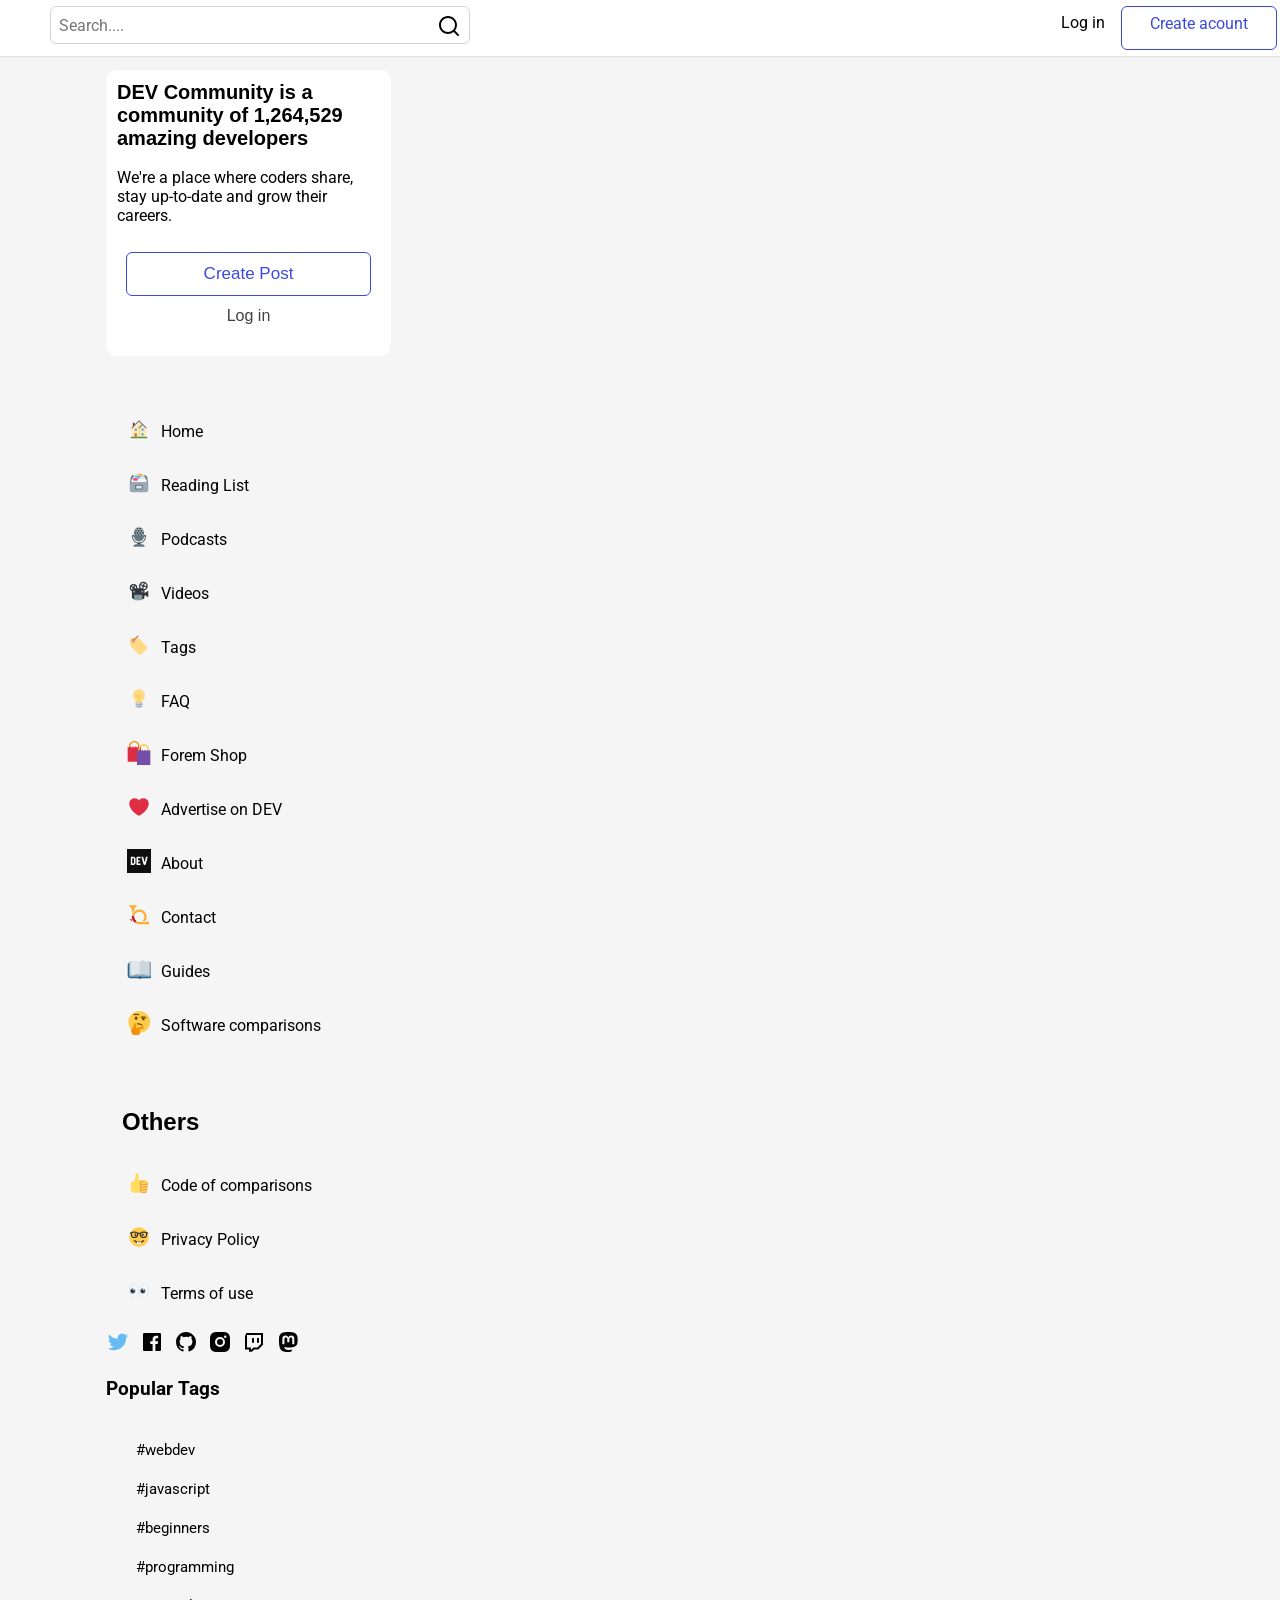
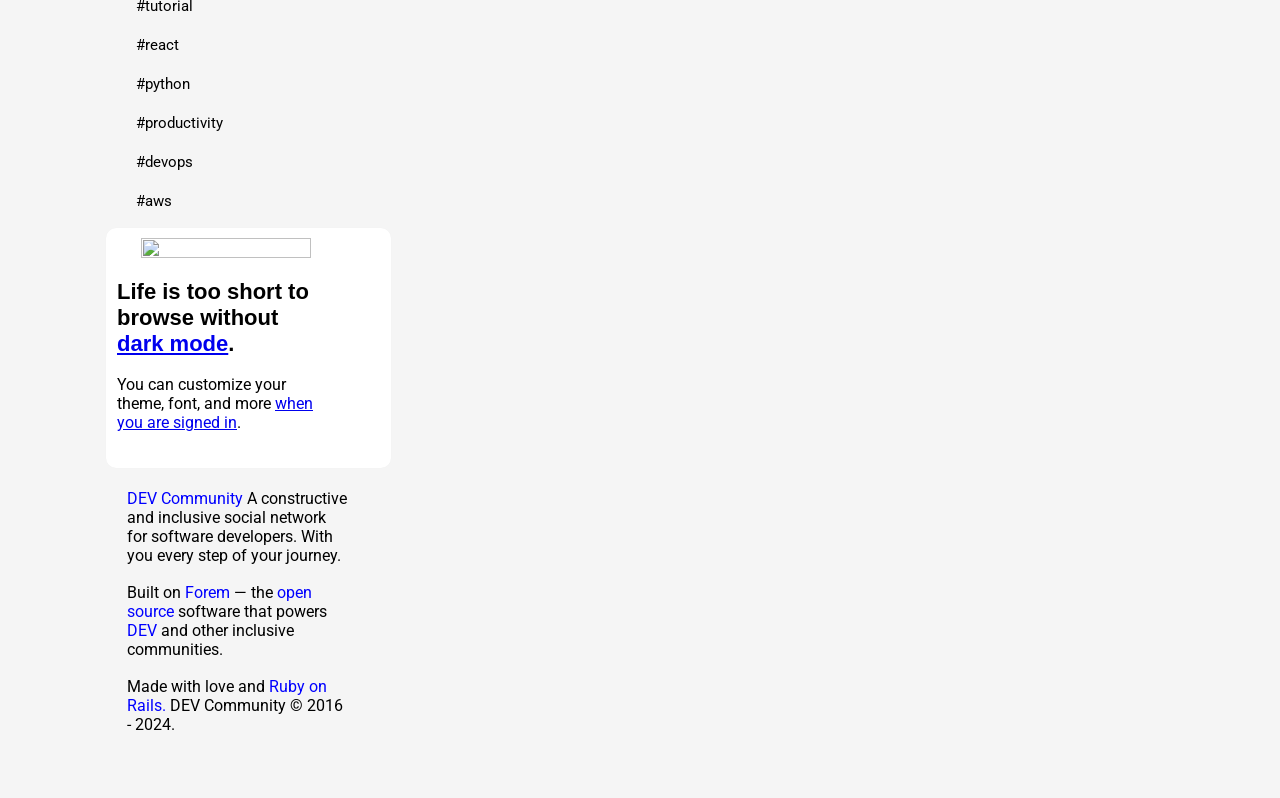
==== commit efe9ad9a: "Se agrego post" ====
--- a/index.html
+++ b/index.html
@@ -8,46 +8,52 @@
     <link rel="stylesheet" href="css/main.css" />
     <link rel="preconnect" href="https://fonts.googleapis.com">
     <link rel="preconnect" href="https://fonts.gstatic.com" crossorigin>
+    <script src="./index.js" type="module"></script>
     <link
         href="https://fonts.googleapis.com/css2?family=Roboto:ital,wght@0,100;0,300;0,400;0,500;0,700;0,900;1,100;1,300;1,400;1,500;1,700;1,900&display=swap"
         rel="stylesheet">
     <title>Desafio Dev</title>
-    <link rel="icon" type="image/x-icon" href="https://res.cloudinary.com/practicaldev/image/fetch/s--E8ak4Hr1--/c_limit,f_auto,fl_progressive,q_auto,w_32/https://dev-to.s3.us-east-2.amazonaws.com/favicon.ico">
+    <link rel="icon" type="image/x-icon"
+        href="https://res.cloudinary.com/practicaldev/image/fetch/s--E8ak4Hr1--/c_limit,f_auto,fl_progressive,q_auto,w_32/https://dev-to.s3.us-east-2.amazonaws.com/favicon.ico">
 </head>
 
 <body>
+
     <header class="header">
-    
-   
-    
+
+
+
         <div class="insideHeader">
             <a href="#" class="siteLogo">
-                <img class="siteLogoImg"  src="https://dev-to-uploads.s3.amazonaws.com/uploads/logos/resized_logo_UQww2soKuUsjaOGNB38o.png" alt="">
+                <img class="siteLogoImg"
+                    src="https://dev-to-uploads.s3.amazonaws.com/uploads/logos/resized_logo_UQww2soKuUsjaOGNB38o.png"
+                    alt="">
 
             </a>
-            
+
             <div class="imgDev">
-                    <div class="imgDev_2">
-                        <div class="imgDev_3">
-                            <input class="inputInside" type="search" type="text" placeholder="Search....">
-                            <button type="submit" aria-label="search" class="c-Button"><img src="logos_svg/search.svg" alt=""></button>
-
-                        </div>
-                    </div>
-                
+                <div class="imgDev_2">
+                    <div class="imgDev_3">
+                        <input class="inputInside" type="search" type="text" placeholder="Search....">
+                        <button type="submit" aria-label="search" class="c-Button"><img src="logos_svg/search.svg"
+                                alt=""></button>
+
+                    </div>
+                </div>
+
             </div>
-            
+
             <div class="logAccoNav">
                 <a class="aLogIn" href="">Log in</a>
                 <a class="aCreaAco" href="">Create acount</a>
             </div>
-            
+
         </div>
 
 
 
 
-       
+
     </header>
 
     <section>
@@ -71,7 +77,7 @@
 
                     <div class="btnInside">
                         <div class="aInside">
-                            <a class="aCAccount" href="">Create acount</a><br />
+                            <a class="aCAccount" href="./formulario.html" target="_blank">Create Post</a><br />
                         </div>
                         <div class="aLogIn">
                             <a class="pLogIn">Log in</a>
@@ -89,7 +95,8 @@
                         </li>
                         <li>
                             <a href="#" class="c-link">
-                                <span><img src="logos_svg/reading-list.svg" alt="logo of reading list"></span>Reading List
+                                <span><img src="logos_svg/reading-list.svg" alt="logo of reading list"></span>Reading
+                                List
                             </a>
                         </li>
                         <li>
@@ -139,7 +146,8 @@
                         </li>
                         <li>
                             <a href="#" class="c-link">
-                                <span><img src="logos_svg/software-comparisons.svg" alt="logo of software comparisons"></span>Software comparisons
+                                <span><img src="logos_svg/software-comparisons.svg"
+                                        alt="logo of software comparisons"></span>Software comparisons
                             </a>
                         </li>
                     </ul>
@@ -341,8 +349,8 @@
             </div>
 
 
-            <!-- <div class="mainContainer">
-                <div class="headerPosts">
+             <div class="mainContainer">
+                <!--<div class="headerPosts">
                     <div class="headerMainContent">
                         <nav>
                             <ul class="navMainContent">
@@ -564,14 +572,14 @@
                           </div>
                       </div>
                   </div>
-              </div>
+              </div>-->
                 
 
-            </div> -->
-
-
-
-            
+            </div> 
+
+
+
+
 
 
             <div class="aside2">
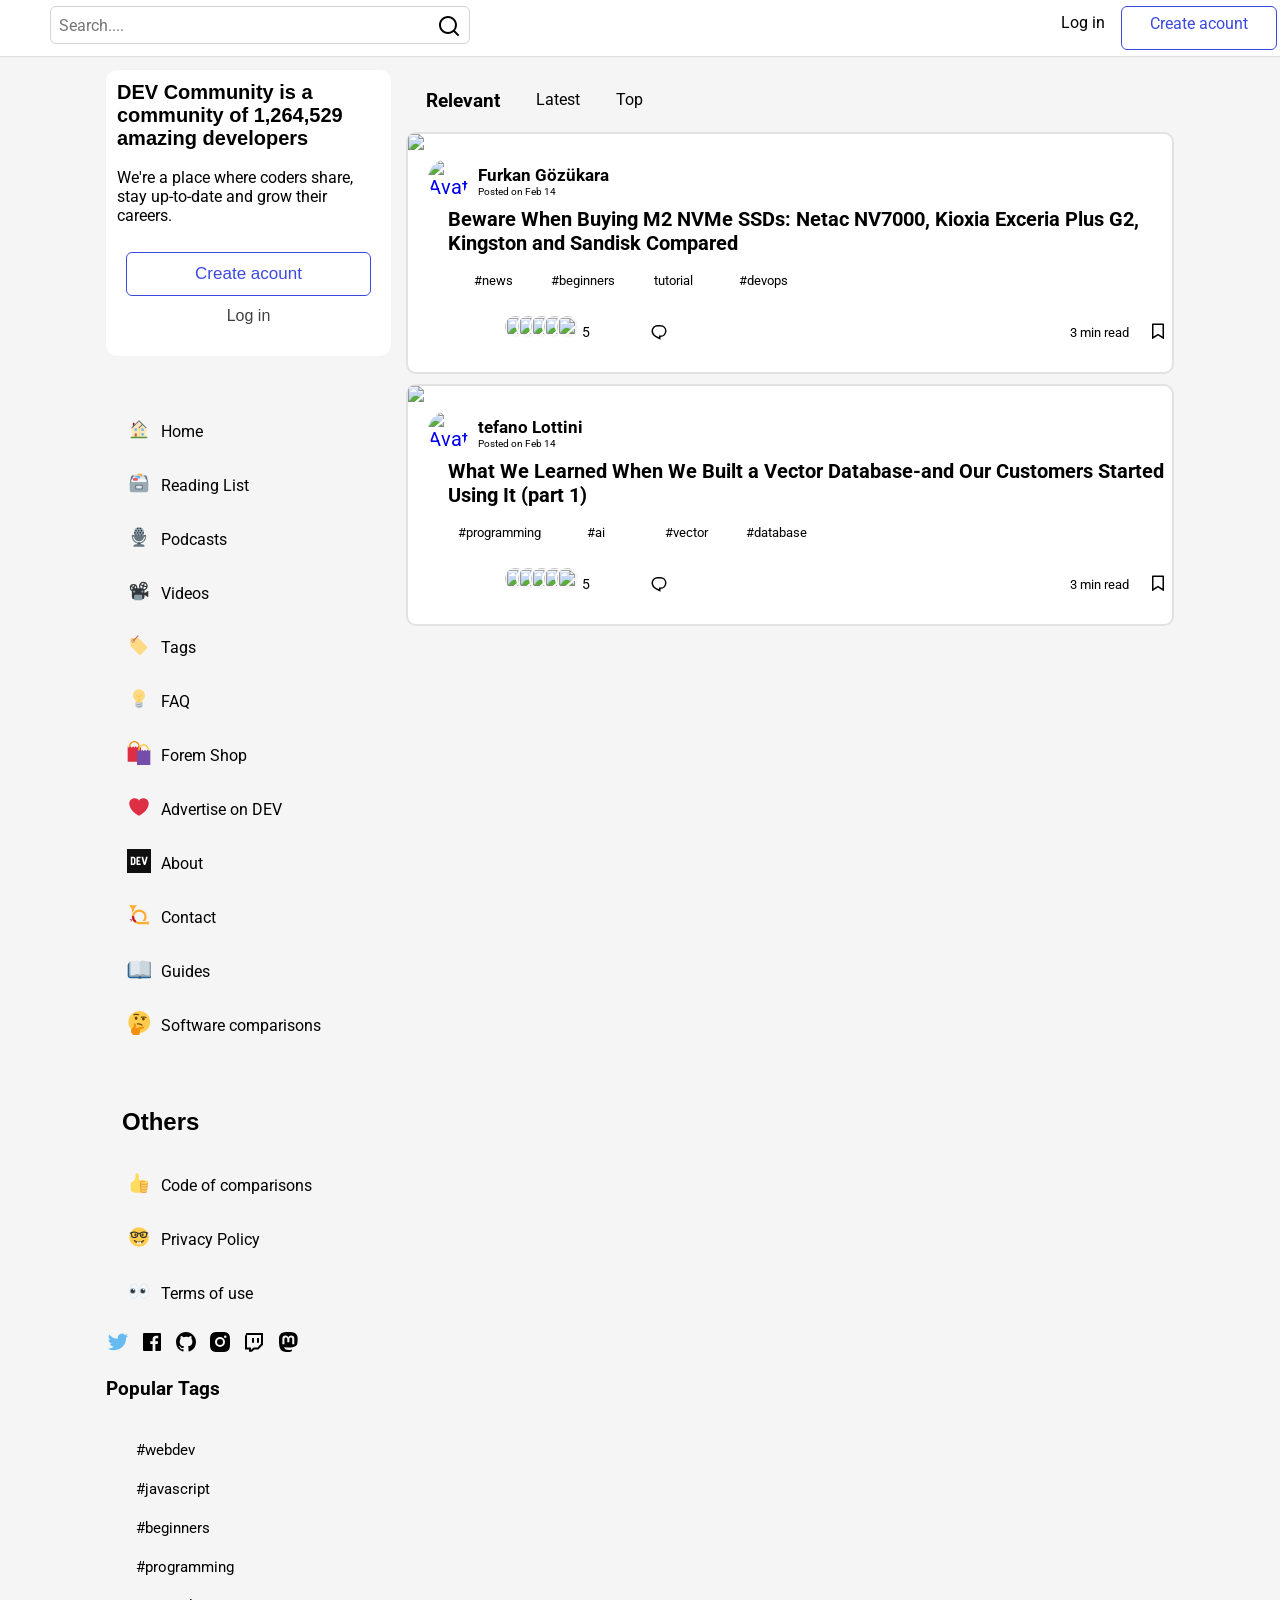
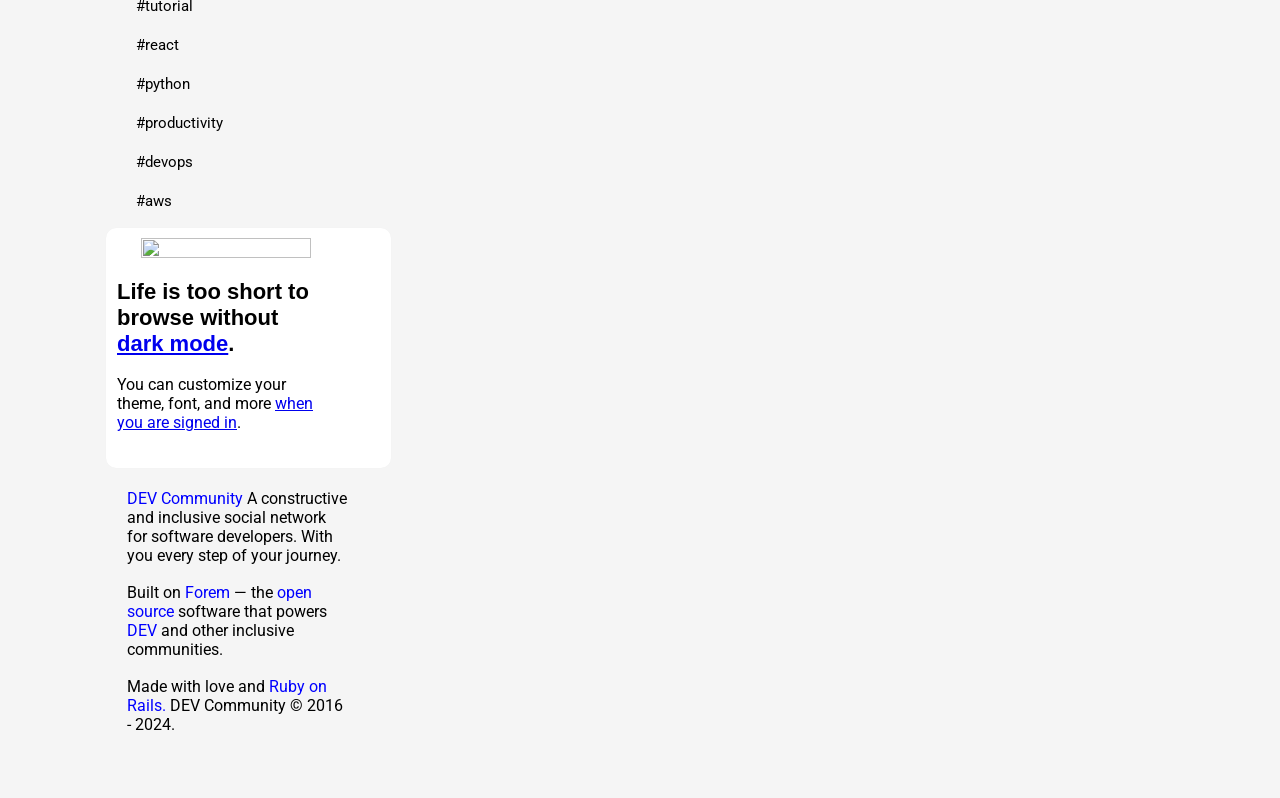
==== commit 10c87a76: "feat: changes" ====
--- a/index.html
+++ b/index.html
@@ -8,52 +8,46 @@
     <link rel="stylesheet" href="css/main.css" />
     <link rel="preconnect" href="https://fonts.googleapis.com">
     <link rel="preconnect" href="https://fonts.gstatic.com" crossorigin>
-    <script src="./index.js" type="module"></script>
     <link
         href="https://fonts.googleapis.com/css2?family=Roboto:ital,wght@0,100;0,300;0,400;0,500;0,700;0,900;1,100;1,300;1,400;1,500;1,700;1,900&display=swap"
         rel="stylesheet">
     <title>Desafio Dev</title>
-    <link rel="icon" type="image/x-icon"
-        href="https://res.cloudinary.com/practicaldev/image/fetch/s--E8ak4Hr1--/c_limit,f_auto,fl_progressive,q_auto,w_32/https://dev-to.s3.us-east-2.amazonaws.com/favicon.ico">
+    <link rel="icon" type="image/x-icon" href="https://res.cloudinary.com/practicaldev/image/fetch/s--E8ak4Hr1--/c_limit,f_auto,fl_progressive,q_auto,w_32/https://dev-to.s3.us-east-2.amazonaws.com/favicon.ico">
 </head>
 
 <body>
-
     <header class="header">
-
-
-
+    
+   
+    
         <div class="insideHeader">
             <a href="#" class="siteLogo">
-                <img class="siteLogoImg"
-                    src="https://dev-to-uploads.s3.amazonaws.com/uploads/logos/resized_logo_UQww2soKuUsjaOGNB38o.png"
-                    alt="">
+                <img class="siteLogoImg"  src="https://dev-to-uploads.s3.amazonaws.com/uploads/logos/resized_logo_UQww2soKuUsjaOGNB38o.png" alt="">
 
             </a>
-
+            
             <div class="imgDev">
-                <div class="imgDev_2">
-                    <div class="imgDev_3">
-                        <input class="inputInside" type="search" type="text" placeholder="Search....">
-                        <button type="submit" aria-label="search" class="c-Button"><img src="logos_svg/search.svg"
-                                alt=""></button>
-
-                    </div>
-                </div>
-
+                    <div class="imgDev_2">
+                        <div class="imgDev_3">
+                            <input class="inputInside" type="search" type="text" placeholder="Search....">
+                            <button type="submit" aria-label="search" class="c-Button"><img src="logos_svg/search.svg" alt=""></button>
+
+                        </div>
+                    </div>
+                
             </div>
-
+            
             <div class="logAccoNav">
                 <a class="aLogIn" href="">Log in</a>
                 <a class="aCreaAco" href="">Create acount</a>
             </div>
-
+            
         </div>
 
 
 
 
-
+       
     </header>
 
     <section>
@@ -77,7 +71,7 @@
 
                     <div class="btnInside">
                         <div class="aInside">
-                            <a class="aCAccount" href="./formulario.html" target="_blank">Create Post</a><br />
+                            <a class="aCAccount" href="">Create acount</a><br />
                         </div>
                         <div class="aLogIn">
                             <a class="pLogIn">Log in</a>
@@ -95,8 +89,7 @@
                         </li>
                         <li>
                             <a href="#" class="c-link">
-                                <span><img src="logos_svg/reading-list.svg" alt="logo of reading list"></span>Reading
-                                List
+                                <span><img src="logos_svg/reading-list.svg" alt="logo of reading list"></span>Reading List
                             </a>
                         </li>
                         <li>
@@ -146,8 +139,7 @@
                         </li>
                         <li>
                             <a href="#" class="c-link">
-                                <span><img src="logos_svg/software-comparisons.svg"
-                                        alt="logo of software comparisons"></span>Software comparisons
+                                <span><img src="logos_svg/software-comparisons.svg" alt="logo of software comparisons"></span>Software comparisons
                             </a>
                         </li>
                     </ul>
@@ -349,8 +341,8 @@
             </div>
 
 
-             <div class="mainContainer">
-                <!--<div class="headerPosts">
+            <div class="mainContainer">
+                <div class="headerPosts">
                     <div class="headerMainContent">
                         <nav>
                             <ul class="navMainContent">
@@ -572,14 +564,14 @@
                           </div>
                       </div>
                   </div>
-              </div>-->
+              </div>
                 
 
-            </div> 
-
-
-
-
+            </div>
+
+
+
+            
 
 
             <div class="aside2">
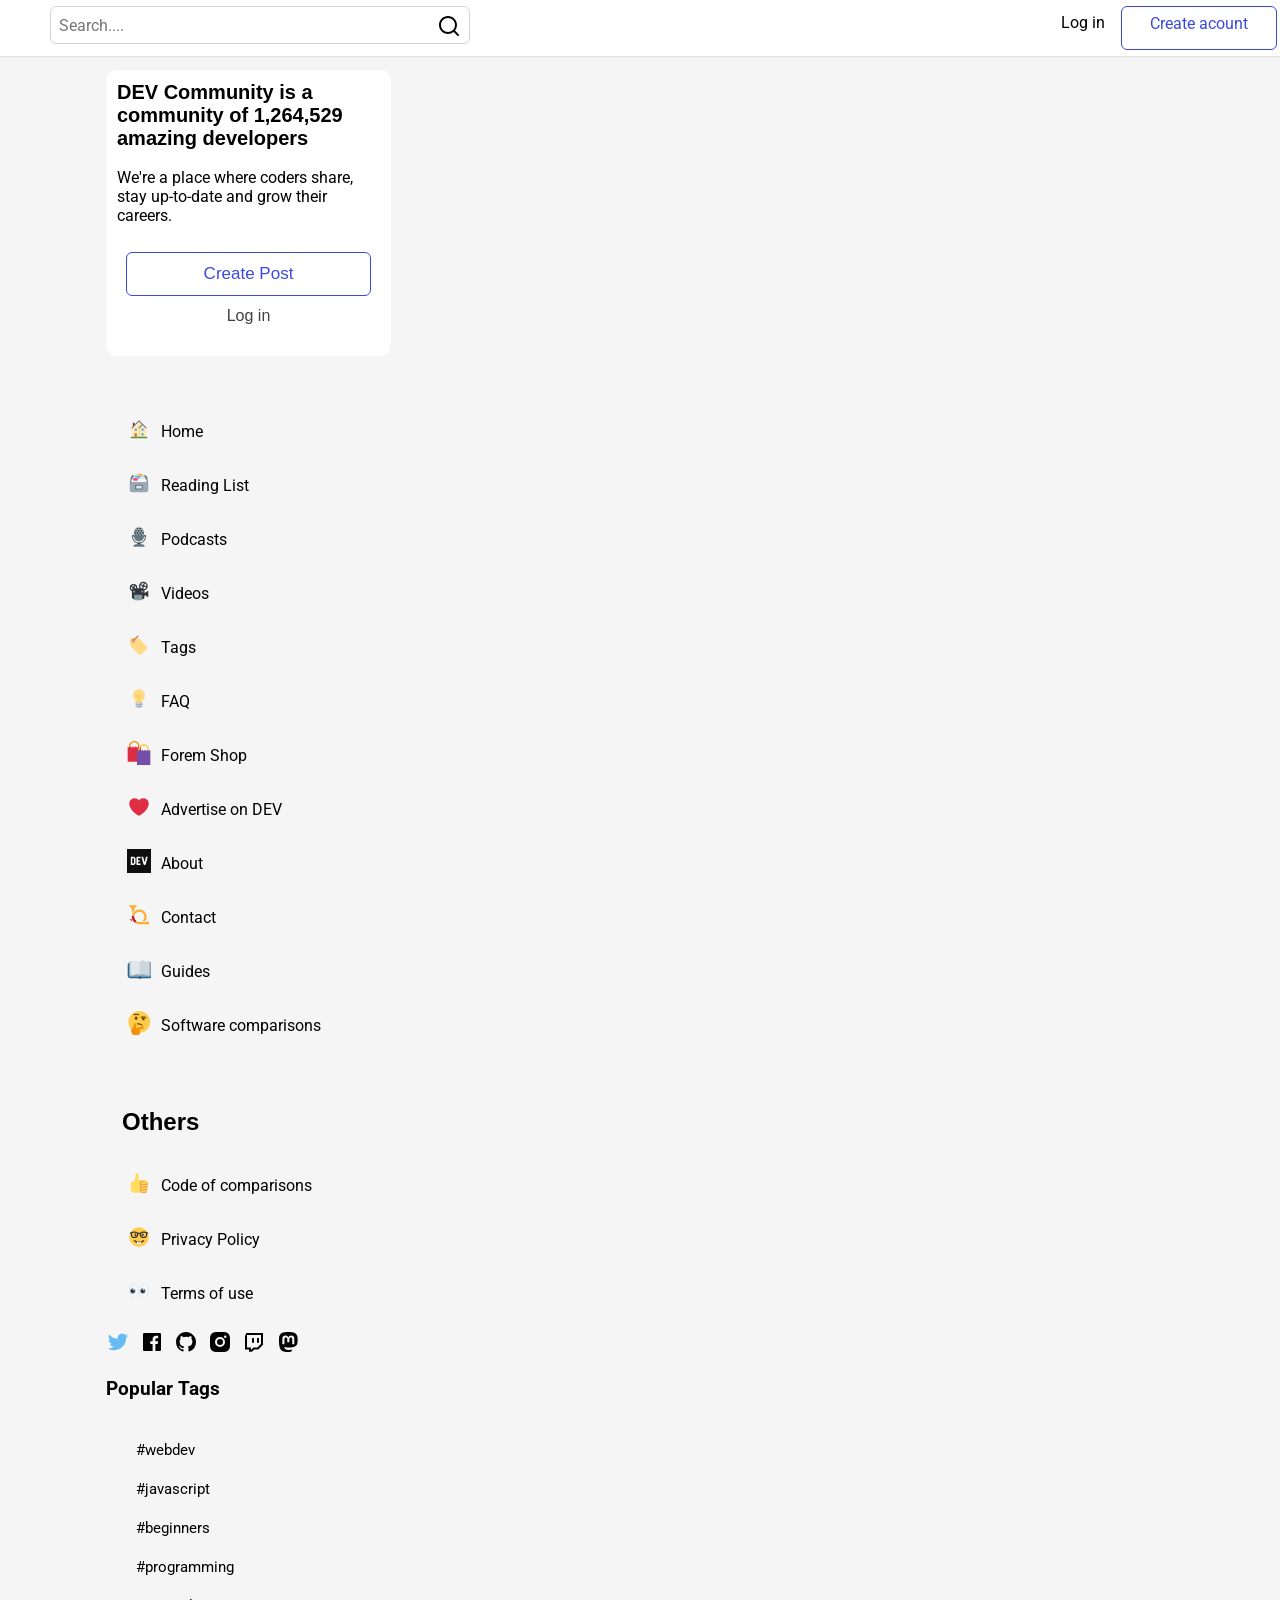
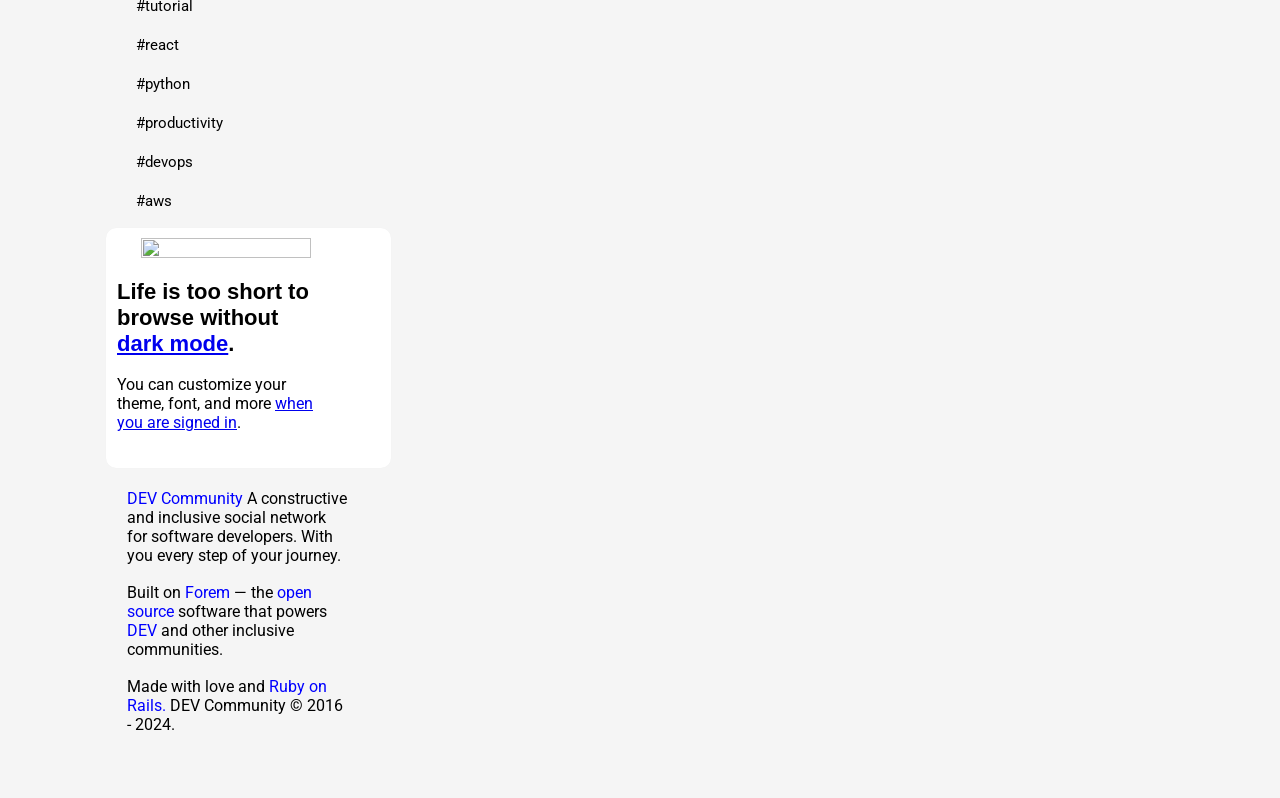
==== commit 4b4d89c9: "feat: changes" ====
--- a/index.html
+++ b/index.html
@@ -8,46 +8,52 @@
     <link rel="stylesheet" href="css/main.css" />
     <link rel="preconnect" href="https://fonts.googleapis.com">
     <link rel="preconnect" href="https://fonts.gstatic.com" crossorigin>
+    <script src="./index.js" type="module"></script>
     <link
         href="https://fonts.googleapis.com/css2?family=Roboto:ital,wght@0,100;0,300;0,400;0,500;0,700;0,900;1,100;1,300;1,400;1,500;1,700;1,900&display=swap"
         rel="stylesheet">
     <title>Desafio Dev</title>
-    <link rel="icon" type="image/x-icon" href="https://res.cloudinary.com/practicaldev/image/fetch/s--E8ak4Hr1--/c_limit,f_auto,fl_progressive,q_auto,w_32/https://dev-to.s3.us-east-2.amazonaws.com/favicon.ico">
+    <link rel="icon" type="image/x-icon"
+        href="https://res.cloudinary.com/practicaldev/image/fetch/s--E8ak4Hr1--/c_limit,f_auto,fl_progressive,q_auto,w_32/https://dev-to.s3.us-east-2.amazonaws.com/favicon.ico">
 </head>
 
 <body>
+
     <header class="header">
-    
-   
-    
+
+
+
         <div class="insideHeader">
             <a href="#" class="siteLogo">
-                <img class="siteLogoImg"  src="https://dev-to-uploads.s3.amazonaws.com/uploads/logos/resized_logo_UQww2soKuUsjaOGNB38o.png" alt="">
+                <img class="siteLogoImg"
+                    src="https://dev-to-uploads.s3.amazonaws.com/uploads/logos/resized_logo_UQww2soKuUsjaOGNB38o.png"
+                    alt="">
 
             </a>
-            
+
             <div class="imgDev">
-                    <div class="imgDev_2">
-                        <div class="imgDev_3">
-                            <input class="inputInside" type="search" type="text" placeholder="Search....">
-                            <button type="submit" aria-label="search" class="c-Button"><img src="logos_svg/search.svg" alt=""></button>
-
-                        </div>
-                    </div>
-                
+                <div class="imgDev_2">
+                    <div class="imgDev_3">
+                        <input class="inputInside" type="search" type="text" placeholder="Search....">
+                        <button type="submit" aria-label="search" class="c-Button"><img src="logos_svg/search.svg"
+                                alt=""></button>
+
+                    </div>
+                </div>
+
             </div>
-            
+
             <div class="logAccoNav">
                 <a class="aLogIn" href="">Log in</a>
                 <a class="aCreaAco" href="">Create acount</a>
             </div>
-            
+
         </div>
 
 
 
 
-       
+
     </header>
 
     <section>
@@ -71,7 +77,7 @@
 
                     <div class="btnInside">
                         <div class="aInside">
-                            <a class="aCAccount" href="">Create acount</a><br />
+                            <a class="aCAccount" href="./formulario.html" target="_blank">Create Post</a><br />
                         </div>
                         <div class="aLogIn">
                             <a class="pLogIn">Log in</a>
@@ -89,7 +95,8 @@
                         </li>
                         <li>
                             <a href="#" class="c-link">
-                                <span><img src="logos_svg/reading-list.svg" alt="logo of reading list"></span>Reading List
+                                <span><img src="logos_svg/reading-list.svg" alt="logo of reading list"></span>Reading
+                                List
                             </a>
                         </li>
                         <li>
@@ -139,7 +146,8 @@
                         </li>
                         <li>
                             <a href="#" class="c-link">
-                                <span><img src="logos_svg/software-comparisons.svg" alt="logo of software comparisons"></span>Software comparisons
+                                <span><img src="logos_svg/software-comparisons.svg"
+                                        alt="logo of software comparisons"></span>Software comparisons
                             </a>
                         </li>
                     </ul>
@@ -341,8 +349,10 @@
             </div>
 
 
-            <div class="mainContainer">
-                <div class="headerPosts">
+
+                    <div class="mainContainer">
+                        <!--<div class="headerPosts">
+>>>>>>> development
                     <div class="headerMainContent">
                         <nav>
                             <ul class="navMainContent">
@@ -564,161 +574,161 @@
                           </div>
                       </div>
                   </div>
-              </div>
-                
-
-            </div>
-
-
-
-            
-
-
-            <div class="aside2">
-                <div class="container-right discuss">
-                    <h2 class="title-h2">#discuss</h2>
-                    <p>Discussion threads targeting the whole community</p>
-                    <div>
-                        <div class="themes">
-                            <a href="">
-                                <p class="text-title">The Front-End Development we’re used to is dying</p>
-                                <p>58 comments</p>
-                            </a>
-                        </div>
-                        <div class="themes">
-                            <a href="">
-                                <p class="text-title">What was your win this week?</p>
-                                <p>51 comments</p>
-                            </a>
-                        </div>
-                        <div class="themes">
-                            <a href="">
-                                <p class="text-title">I suck at writing!</p>
-                                <p>23 comments</p>
-                            </a>
-                        </div>
-                        <div class="themes">
-                            <a href="">
-                                <p class="text-title">Meme Monday</p>
-                                <p>16 comments</p>
-                            </a>
-                        </div>
-                        <div class="themes sinBorde">
-                            <a href="">
-                                <p class="text-title">What Would You Do If You Knew You Could Not Fail?</p>
-                                <p>15 comments</p>
-                            </a>
-                        </div>
-                    </div>
-                </div>
-
-                <div class="container-right discuss">
-                    <h2 class="title-h2">#watercooler</h2>
-                    <p>Light, and off-topic conversation.</p>
-                    <div>
-                        <div class="themes">
-                            <a href="">
-                                <p class="text-title">Meme Monday</p>
-                                <p>16 comments</p>
-                            </a>
-                        </div>
-                        <div class="themes">
-                            <a href="">
-                                <p class="text-title">
-                                    Monday - What are youu listening to? (Blues & Jazz Edition)
-                                </p>
-                                <p>14 comments</p>
-                            </a>
-                        </div>
-                        <div class="themes">
-                            <a href="">
-                                <p class="text-title">Unexpected Behind The Scenes of console.log() 😶‍🌫</p>
-                                <p>23 comments</p>
-                            </a>
-                        </div>
-                        <div class="themes sinBorde">
-                            <a href="">
-                                <p class="text-title">Caption This! 🤔💭</p>
-                                <p>16 comments</p>
-                            </a>
-                        </div>
-                    </div>
-                </div>
-
-
-                <div class="container-guides">
-                    <div class="container-trending">
-                        <h3 id="title-section-trending">trending guides/resources</h3>
-                    </div>
-                    <div class="guides">
-                        <div>
-                            <a href="">
-                                <p>The future of frontend development</p>
-                            </a>
-                        </div>
-                        <div>
-                            <a href="">
-                                <p>
-                                    GitHub Readme: Responsive? 🤔 Animated? 🤯 Light and dark
-                                    modes? 😱 You bet! 💪🏼
-                                </p>
-                            </a>
-                        </div>
-                        <div>
-                            <a href="">
-                                <p>10 Programming Languages Worth Learning in 2024</p>
-                            </a>
-                        </div>
-                        <div>
-                            <a href="">
-                                <p>
-                                    What is the ideal Tech stack to build a website in 2024? 👨‍💻
-                                </p>
-                            </a>
-                        </div>
-                        <div>
-                            <a href="">
-                                <p>Optimizing SQL Queries by 23x!!!</p>
-                            </a>
-                        </div>
-                    </div>
-                    <hr />
-                </div>
-                <div class="container-guides">
-                    <div class="container-trending">
-                        <h3 id="title-section-trending">recently queried</h3>
-                    </div>
-                    <div class="guides">
-                        <div>
-                            <a href="">
-                                <p>JavaScript Playground</p>
-                            </a>
-                        </div>
-                        <div>
-                            <a href="">
-                                <p>Exit Vim</p>
-                            </a>
-                        </div>
-                        <div>
-                            <a href="">
-                                <p>Programming Discord</p>
-                            </a>
-                        </div>
-                        <div>
-                            <a href="">
-                                <p>Dino Tutorial</p>
-                            </a>
-                        </div>
-                        <div>
-                            <a href="">
-                                <p>Clean Architecture</p>
-                            </a>
-                        </div>
-                    </div>
-                    <hr />
-                </div>
-            </div>
-        </div>
+              </div>-->
+
+
+                    </div>
+
+
+
+
+
+
+                    <div class="aside2">
+                        <div class="container-right discuss">
+                            <h2 class="title-h2">#discuss</h2>
+                            <p>Discussion threads targeting the whole community</p>
+                            <div>
+                                <div class="themes">
+                                    <a href="">
+                                        <p class="text-title">The Front-End Development we’re used to is dying</p>
+                                        <p>58 comments</p>
+                                    </a>
+                                </div>
+                                <div class="themes">
+                                    <a href="">
+                                        <p class="text-title">What was your win this week?</p>
+                                        <p>51 comments</p>
+                                    </a>
+                                </div>
+                                <div class="themes">
+                                    <a href="">
+                                        <p class="text-title">I suck at writing!</p>
+                                        <p>23 comments</p>
+                                    </a>
+                                </div>
+                                <div class="themes">
+                                    <a href="">
+                                        <p class="text-title">Meme Monday</p>
+                                        <p>16 comments</p>
+                                    </a>
+                                </div>
+                                <div class="themes sinBorde">
+                                    <a href="">
+                                        <p class="text-title">What Would You Do If You Knew You Could Not Fail?</p>
+                                        <p>15 comments</p>
+                                    </a>
+                                </div>
+                            </div>
+                        </div>
+
+                        <div class="container-right discuss">
+                            <h2 class="title-h2">#watercooler</h2>
+                            <p>Light, and off-topic conversation.</p>
+                            <div>
+                                <div class="themes">
+                                    <a href="">
+                                        <p class="text-title">Meme Monday</p>
+                                        <p>16 comments</p>
+                                    </a>
+                                </div>
+                                <div class="themes">
+                                    <a href="">
+                                        <p class="text-title">
+                                            Monday - What are youu listening to? (Blues & Jazz Edition)
+                                        </p>
+                                        <p>14 comments</p>
+                                    </a>
+                                </div>
+                                <div class="themes">
+                                    <a href="">
+                                        <p class="text-title">Unexpected Behind The Scenes of console.log() 😶‍🌫</p>
+                                        <p>23 comments</p>
+                                    </a>
+                                </div>
+                                <div class="themes sinBorde">
+                                    <a href="">
+                                        <p class="text-title">Caption This! 🤔💭</p>
+                                        <p>16 comments</p>
+                                    </a>
+                                </div>
+                            </div>
+                        </div>
+
+
+                        <div class="container-guides">
+                            <div class="container-trending">
+                                <h3 id="title-section-trending">trending guides/resources</h3>
+                            </div>
+                            <div class="guides">
+                                <div>
+                                    <a href="">
+                                        <p>The future of frontend development</p>
+                                    </a>
+                                </div>
+                                <div>
+                                    <a href="">
+                                        <p>
+                                            GitHub Readme: Responsive? 🤔 Animated? 🤯 Light and dark
+                                            modes? 😱 You bet! 💪🏼
+                                        </p>
+                                    </a>
+                                </div>
+                                <div>
+                                    <a href="">
+                                        <p>10 Programming Languages Worth Learning in 2024</p>
+                                    </a>
+                                </div>
+                                <div>
+                                    <a href="">
+                                        <p>
+                                            What is the ideal Tech stack to build a website in 2024? 👨‍💻
+                                        </p>
+                                    </a>
+                                </div>
+                                <div>
+                                    <a href="">
+                                        <p>Optimizing SQL Queries by 23x!!!</p>
+                                    </a>
+                                </div>
+                            </div>
+                            <hr />
+                        </div>
+                        <div class="container-guides">
+                            <div class="container-trending">
+                                <h3 id="title-section-trending">recently queried</h3>
+                            </div>
+                            <div class="guides">
+                                <div>
+                                    <a href="">
+                                        <p>JavaScript Playground</p>
+                                    </a>
+                                </div>
+                                <div>
+                                    <a href="">
+                                        <p>Exit Vim</p>
+                                    </a>
+                                </div>
+                                <div>
+                                    <a href="">
+                                        <p>Programming Discord</p>
+                                    </a>
+                                </div>
+                                <div>
+                                    <a href="">
+                                        <p>Dino Tutorial</p>
+                                    </a>
+                                </div>
+                                <div>
+                                    <a href="">
+                                        <p>Clean Architecture</p>
+                                    </a>
+                                </div>
+                            </div>
+                            <hr />
+                        </div>
+                    </div>
+                </div>
     </section>
 </body>
 
--- a/css/main.css
+++ b/css/main.css
@@ -608,7 +608,7 @@
   font-size: 18px;
 }
 
-.mainContainerPostOne {
+#mainBox {
   display: flex;
   flex-direction: column;
   justify-content: center;
@@ -618,209 +618,39 @@
   border: rgb(228, 225, 228) 2px solid;
   border-radius: 10px;
   padding-bottom: 20px;
+  margin: 20px;
+  position: relative;
   width: 100%;
   margin-bottom: 10px;
 }
 
-.navMainContent {
-  display: flex;
-  flex-direction: row;
-  justify-content: flex-start;
-  gap: 1em;
-  border-radius: 10px;
-  padding: 10px;
-}
-.navMainContent li {
-  list-style: none;
-  padding: 10px;
-  background-color: transparent;
-}
-.navMainContent li:hover {
-  background-color: rgb(255, 255, 255);
-  border-radius: 15%;
-  color: rgb(57, 57, 228);
-  cursor: pointer;
-}
-
-.imagePostOne {
-  display: flex;
-  flex-direction: column;
-  justify-content: center;
-  width: 100%;
-}
-.imagePostOne .bigImage {
-  padding: 0;
-  border-top-left-radius: 5px;
-  border-top-right-radius: 5px;
-}
-
-.postOneTop {
-  display: flex;
-  align-items: center;
+#descriptionContent {
+  display: flex;
+  justify-content: center;
+  margin-top: 20px;
+  align-items: center;
+  flex-direction: column;
   justify-content: space-between;
-  margin-top: 9px;
-  margin-bottom: 8px;
-  margin-left: 20px;
-  /*margin-bottom: 20px;*/
-}
-
-.authorPostOne {
-  display: flex;
-  justify-content: center;
-  align-items: center;
-  flex-direction: row;
-  font-size: 20px;
-  gap: 10px;
-}
-.authorPostOne .image .authorPostOne_href imh {
-  height: 32px;
-  width: 32px;
-}
-.authorPostOne .avatarImagePostOne {
-  display: inline-block;
-  border-radius: 100%;
-  position: relative;
-  width: 40px;
-  height: 40px;
-  overflow: hidden;
-  vertical-align: middle;
-}
-.authorPostOne .authorNamePostOne {
-  display: inline-block;
-  margin-bottom: 0;
-  position: relative;
-  font-weight: bold;
-  font-size: 17px;
-  text-decoration: none;
-  color: #000;
-}
-
-.postOneBottom {
-  padding-left: 40px;
-}
-.postOneBottom .mainContentTitle h2 {
-  font-size: 1.25rem;
-}
-.postOneBottom .mainContentTitle h2 a {
-  text-align: justify;
-  text-decoration: none;
-  color: black;
-}
-.postOneBottom .mainContentTitle h2 a:hover {
-  color: rgb(57, 57, 228);
-  cursor: pointer;
-}
-.postOneBottom .tagsPostOne {
-  margin-bottom: 17px;
-  margin-left: 10px;
-  font-size: small;
-  display: flex;
-  flex-wrap: wrap;
-  gap: 20px;
-  color: rgb(59, 57, 57);
-  text-decoration: none;
-}
-.postOneBottom .tagsPostOne .news {
-  display: flex;
-  justify-content: center;
-  align-items: center;
-  margin-top: 10px;
-  height: 30px;
-  min-width: 70px;
-  text-decoration: none;
-  color: black;
-}
-.postOneBottom .tagsPostOne .news:hover {
-  background-color: rgba(86, 39, 101, 0.1);
-  border-radius: 4px;
-  border: 1px solid #2d2a2a;
-}
-
-.engagementsPostOne {
-  display: flex;
-  justify-content: space-between;
   align-items: center;
   font-size: 0.875rem;
 }
-.engagementsPostOne .emojisAndComments {
-  display: flex;
-  justify-content: center;
-  align-items: center;
-  align-content: center;
-  margin-left: 10px;
-}
-.engagementsPostOne .emojisAndComments .emojis {
-  display: flex;
-  align-items: center;
-  align-content: center;
-  justify-content: center;
-  margin-left: 0.5rem;
-  height: 40px;
-  width: 167px;
-}
-.engagementsPostOne .emojisAndComments .emojis .insideEmoji {
-  margin: -6px;
-  height: 25px;
-  width: 25px;
-  border-radius: 50%;
-  border: 2px solid rgb(255, 255, 255);
-  background-color: rgb(245, 245, 245);
-}
-.engagementsPostOne .emojisAndComments .emojis .reactionCounter {
-  margin-left: 0.5rem;
-}
-.engagementsPostOne .emojisAndComments .emojis .reactionCounter .reactionCounter_2 {
-  display: none;
-}
-.engagementsPostOne .emojisAndComments .emojis:hover {
-  cursor: pointer;
-  background-color: rgba(0, 0, 0, 0.035);
-  border-radius: 0.375rem;
-}
-.engagementsPostOne .emojisAndComments .commentsPostOneDiv {
-  display: flex;
-  align-items: center;
-  align-content: center;
-  justify-content: center;
-  margin-left: 0.5rem;
-  height: 40px;
-  width: 40px;
-}
-.engagementsPostOne .emojisAndComments .commentsPostOneDiv .commentsPostOne {
-  display: flex;
-  justify-content: center;
-  align-items: center;
-  font-size: 0.9em;
-}
-.engagementsPostOne .emojisAndComments .commentsPostOneDiv .commentsPostOne .crayons-icon {
-  margin-right: 5px;
-}
-.engagementsPostOne .emojisAndComments .commentsPostOneDiv .commentsPostOne .commentsPostOneBottom {
-  display: inline;
-  font-size: 0.9em;
-  display: none;
-}
-.engagementsPostOne .emojisAndComments .commentsPostOneDiv:hover {
-  cursor: pointer;
-  background-color: rgba(0, 0, 0, 0.035);
-  border-radius: 0.375rem;
-}
-.engagementsPostOne .savePostOneBottom {
-  display: flex;
-  align-items: center;
-}
-.engagementsPostOne .savePostOneBottom p {
-  margin-right: 15px;
-  font-size: 0.9em;
-}
-.engagementsPostOne .savePostOneBottom button {
-  padding: 2px;
-  background-color: white;
-  border: none;
-}
-
-.nameDate p {
-  font-size: 10px;
+
+#sectionContainer {
+  display: flex;
+  justify-content: center;
+  padding: 20px;
+  gap: 2em;
+}
+
+#btnDelete {
+  width: 10em;
+  height: 2em;
+}
+
+#btnDeleteConteiner {
+  display: flex;
+  justify-content: end;
+  margin-right: 20px;
 }
 
 body {
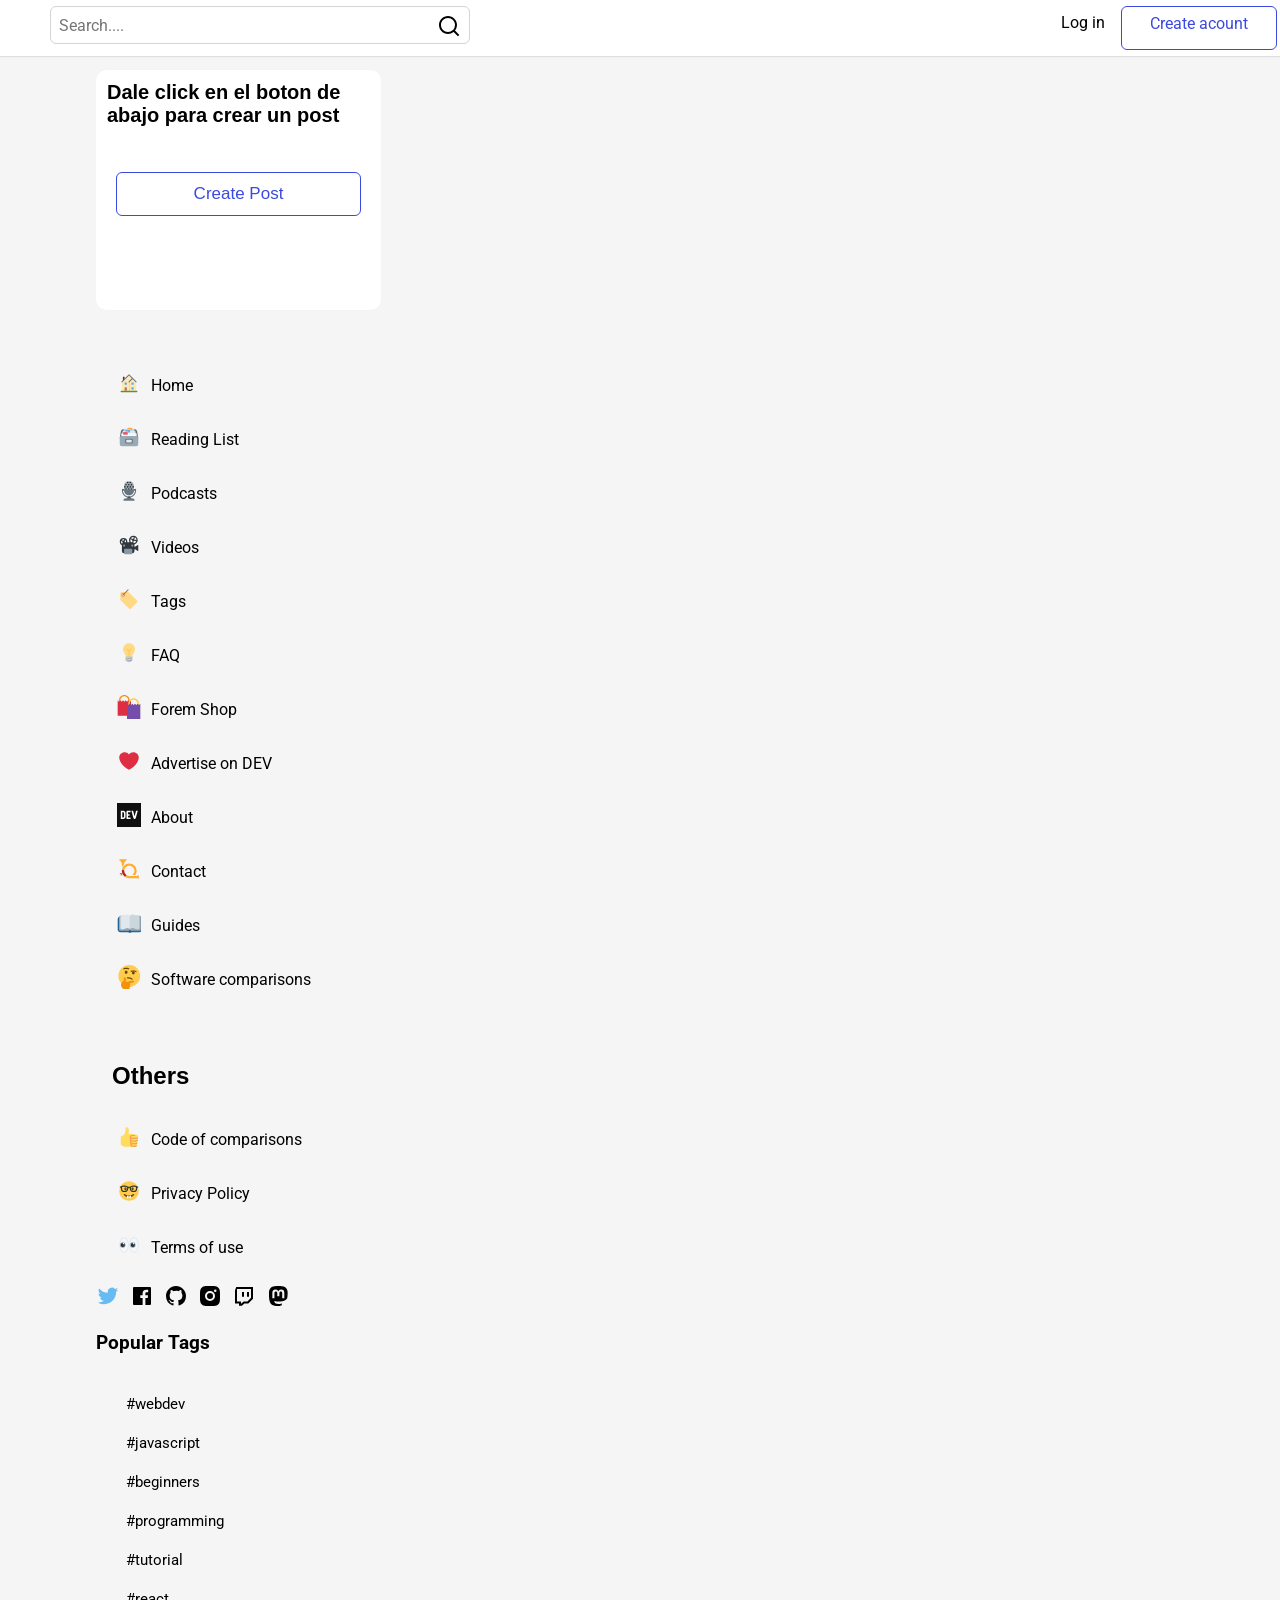
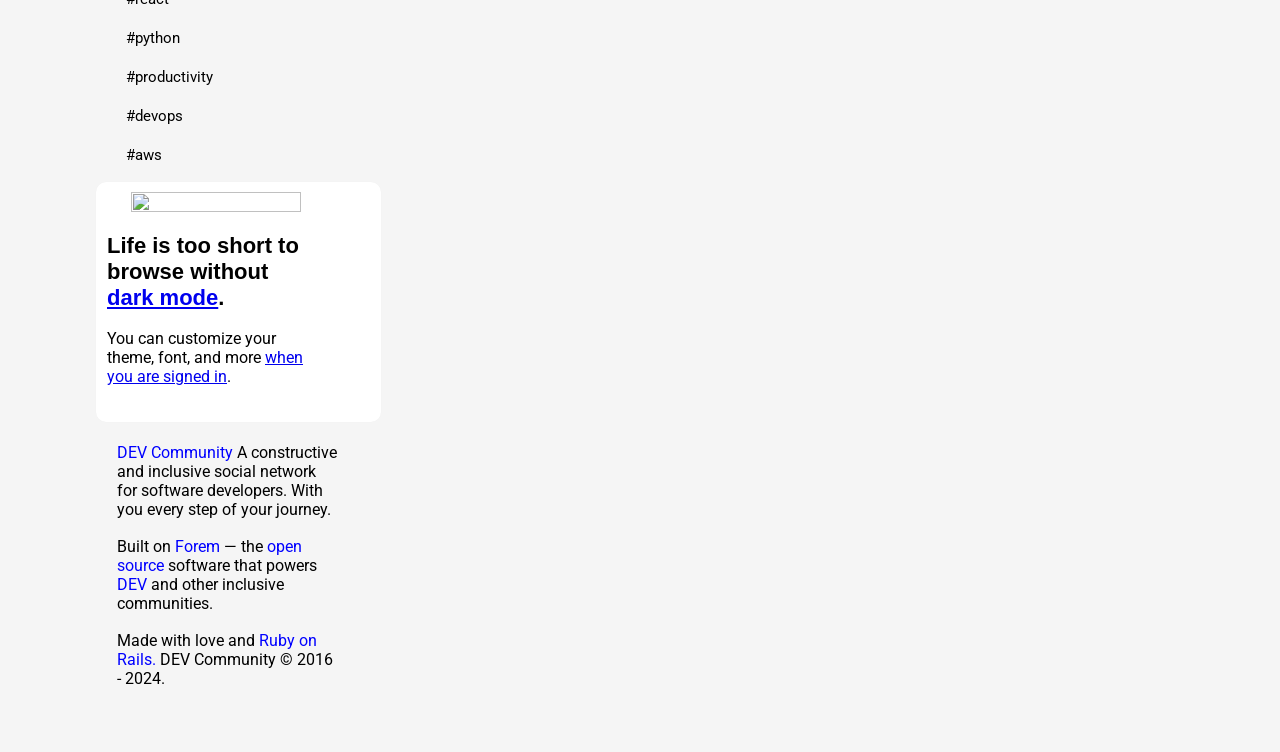
==== commit 2a565a55: "feat: last changes" ====
--- a/index.html
+++ b/index.html
@@ -8,7 +8,7 @@
     <link rel="stylesheet" href="css/main.css" />
     <link rel="preconnect" href="https://fonts.googleapis.com">
     <link rel="preconnect" href="https://fonts.gstatic.com" crossorigin>
-    <script src="./index.js" type="module"></script>
+    <script type="module" src="./Modulos_Js/index.js" ></script>
     <link
         href="https://fonts.googleapis.com/css2?family=Roboto:ital,wght@0,100;0,300;0,400;0,500;0,700;0,900;1,100;1,300;1,400;1,500;1,700;1,900&display=swap"
         rel="stylesheet">
@@ -65,13 +65,12 @@
                 <div class="containerAside1">
                     <div class="textInside">
                         <h2 class="pBold">
-                            DEV Community is a community of 1,264,529 amazing developers
+                            Dale click en el boton de abajo para crear un post
                         </h2>
                     </div>
                     <div class="textInside_2">
                         <p>
-                            We're a place where coders share, stay up-to-date and grow their
-                            careers.
+                           
                         </p>
                     </div>
 
@@ -80,7 +79,7 @@
                             <a class="aCAccount" href="./formulario.html" target="_blank">Create Post</a><br />
                         </div>
                         <div class="aLogIn">
-                            <a class="pLogIn">Log in</a>
+                            <a class="pLogIn"></a>
                         </div>
                     </div>
                 </div>
--- a/css/main.css
+++ b/css/main.css
@@ -164,6 +164,7 @@
   margin: 0;
   display: flex;
   flex-direction: column;
+  margin-right: 20px;
 }
 
 @media screen and (min-width: 768px) {
@@ -608,7 +609,7 @@
   font-size: 18px;
 }
 
-#mainBox {
+.mainBox {
   display: flex;
   flex-direction: column;
   justify-content: center;
@@ -624,7 +625,11 @@
   margin-bottom: 10px;
 }
 
-#descriptionContent {
+.imagen {
+  border-radius: 2px;
+}
+
+.descriptionContent {
   display: flex;
   justify-content: center;
   margin-top: 20px;
@@ -635,22 +640,53 @@
   font-size: 0.875rem;
 }
 
-#sectionContainer {
-  display: flex;
-  justify-content: center;
+.sectionContainer {
+  display: flex;
+  justify-content: center;
+  flex-wrap: wrap;
   padding: 20px;
   gap: 2em;
 }
 
-#btnDelete {
-  width: 10em;
+.btnDelete {
+  width: 8em;
   height: 2em;
-}
-
-#btnDeleteConteiner {
+  border-radius: 5px;
+  border: rgb(228, 225, 228) 2px solid;
+  cursor: pointer;
+}
+.btnDelete:hover {
+  width: 8.5em;
+  height: 2.5em;
+  background: rgb(228, 225, 228);
+  border-radius: 5px;
+  transition: 1s ease-in-out;
+}
+
+.btnDeleteConteiner {
   display: flex;
   justify-content: end;
   margin-right: 20px;
+}
+
+#divContainer {
+  display: flex;
+  justify-content: center;
+  align-items: center;
+  align-content: center;
+  margin-top: 10em;
+}
+
+#crud {
+  display: flex;
+  justify-content: center;
+  align-content: center;
+  align-items: center;
+  border: rgb(228, 225, 228) 2px solid;
+  flex-direction: column;
+  height: 30em;
+  width: 30em;
+  border-radius: 10px;
 }
 
 body {
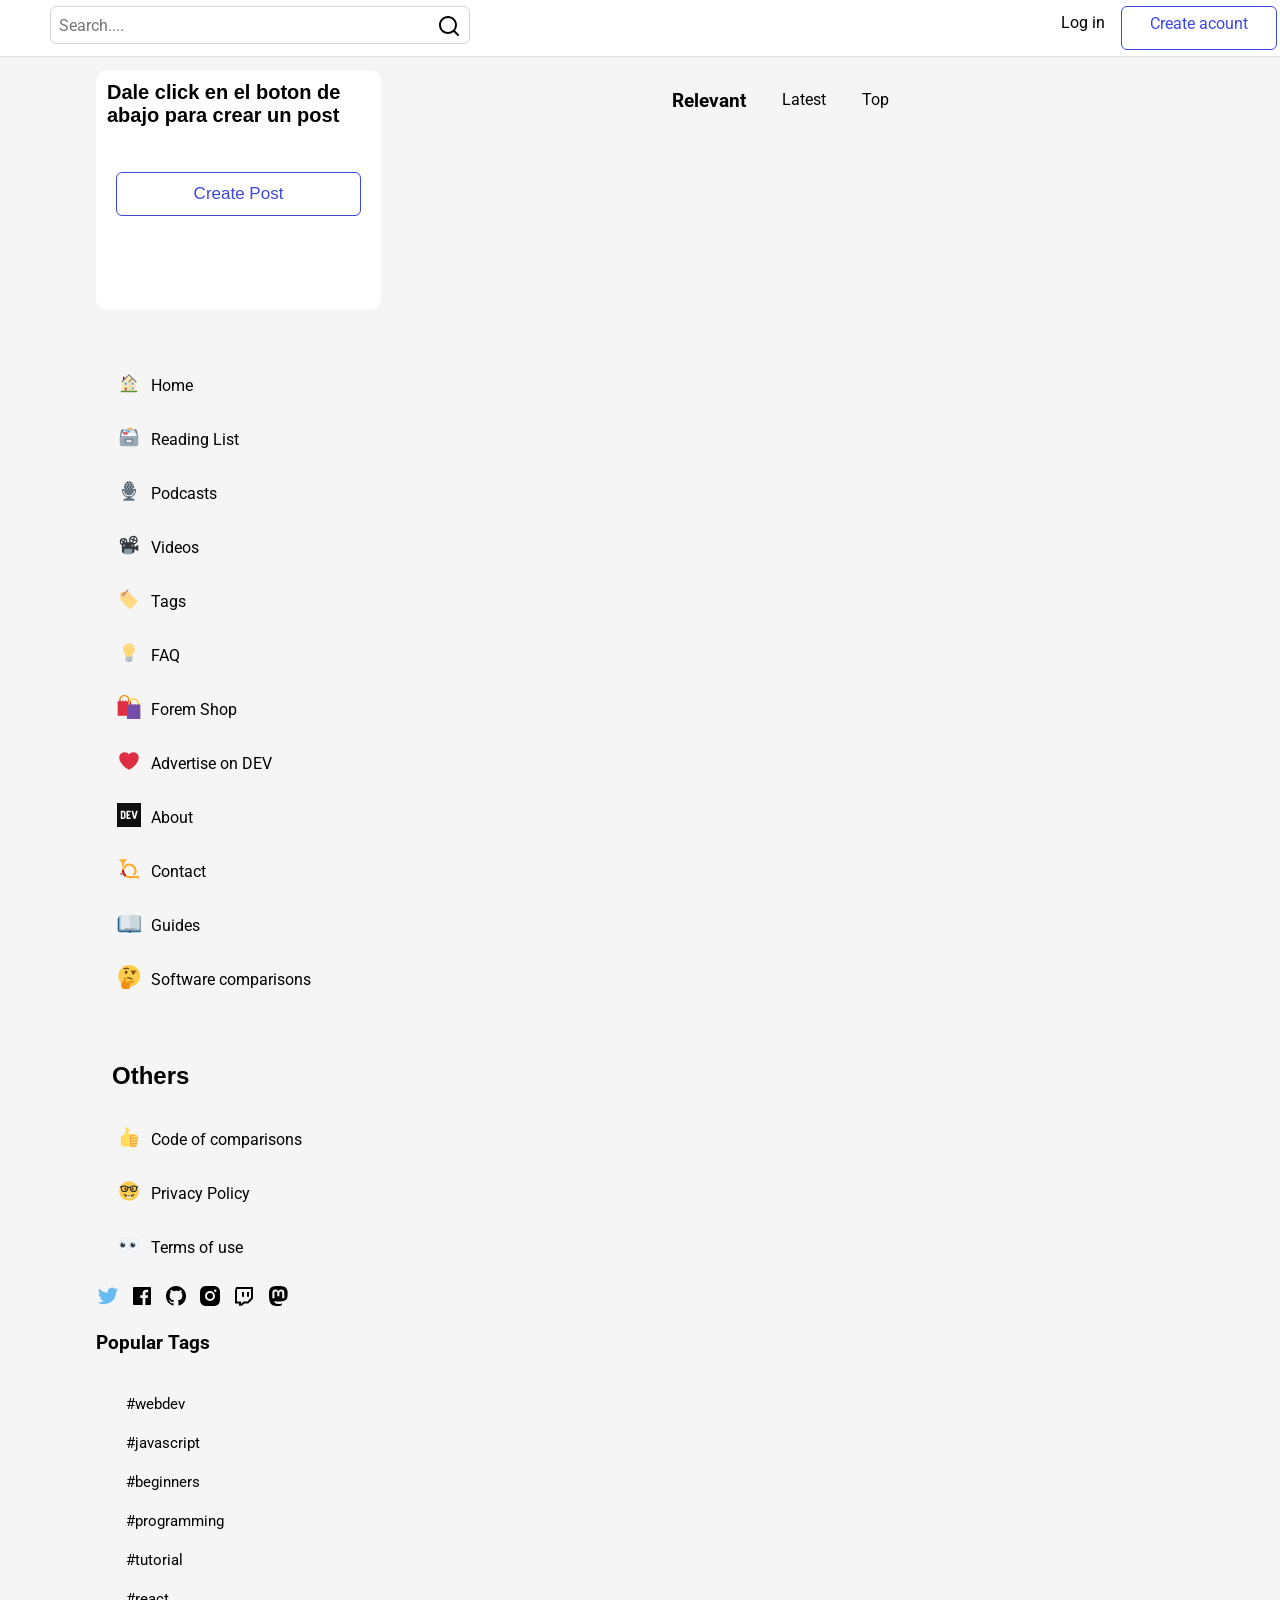
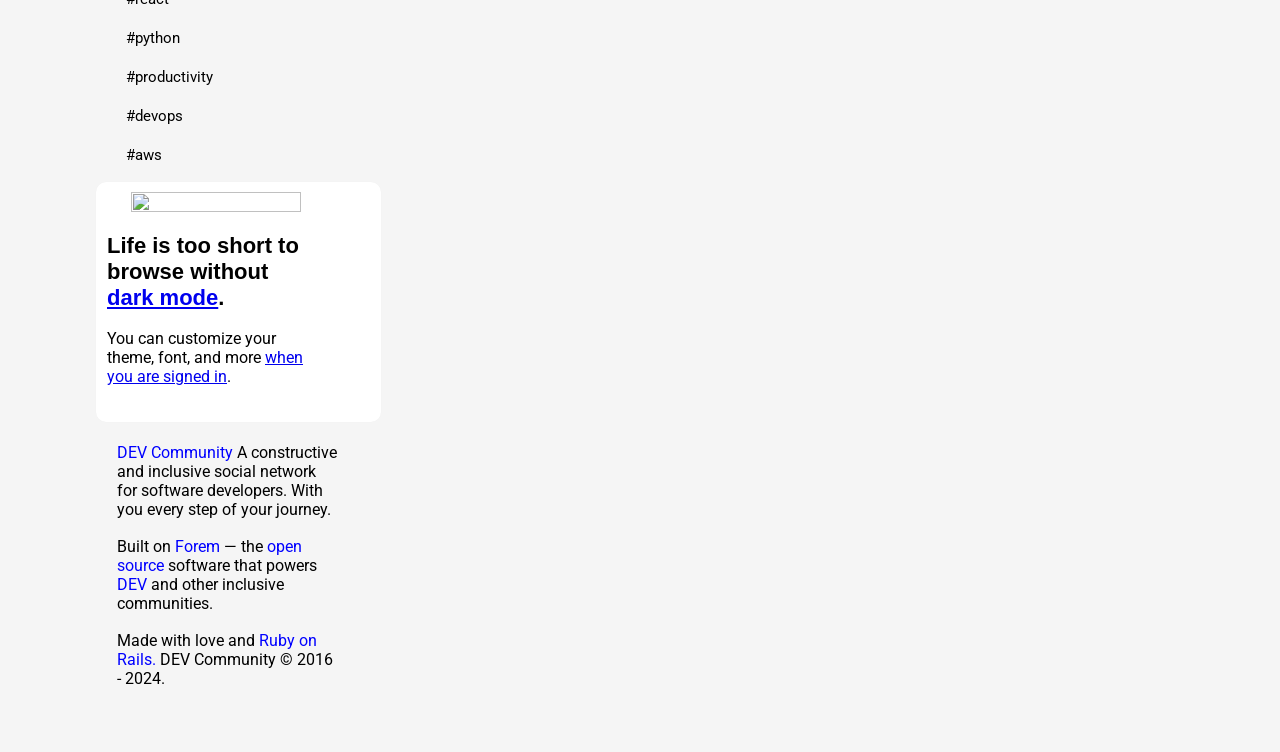
==== commit 2f1ffc91: "chore: create formulario code, changes in the style of the posts, create modules of JS" ====
--- a/index.html
+++ b/index.html
@@ -8,7 +8,7 @@
     <link rel="stylesheet" href="css/main.css" />
     <link rel="preconnect" href="https://fonts.googleapis.com">
     <link rel="preconnect" href="https://fonts.gstatic.com" crossorigin>
-    <script type="module" src="./Modulos_Js/index.js" ></script>
+    <script type="module" src="./index.js"></script>
     <link
         href="https://fonts.googleapis.com/css2?family=Roboto:ital,wght@0,100;0,300;0,400;0,500;0,700;0,900;1,100;1,300;1,400;1,500;1,700;1,900&display=swap"
         rel="stylesheet">
@@ -70,17 +70,16 @@
                     </div>
                     <div class="textInside_2">
                         <p>
-                           
+
                         </p>
                     </div>
 
                     <div class="btnInside">
                         <div class="aInside">
-                            <a class="aCAccount" href="./formulario.html" target="_blank">Create Post</a><br />
-                        </div>
-                        <div class="aLogIn">
-                            <a class="pLogIn"></a>
-                        </div>
+                            <a class="aCAccount" href="./formulario.html" target="_blank">Create
+                                Post</a><br />
+                        </div>
+
                     </div>
                 </div>
 
@@ -349,9 +348,8 @@
 
 
 
-                    <div class="mainContainer">
-                        <!--<div class="headerPosts">
->>>>>>> development
+            <div class="mainContainer">
+                <div class="headerPosts">
                     <div class="headerMainContent">
                         <nav>
                             <ul class="navMainContent">
@@ -365,369 +363,161 @@
                     </div>
                 </div>
 
-                <div class="mainContainerPostOne">
-                    <div class="PostOne">
-                        <div class="imagePostOne">
-                            <img
-                                src="https://media.dev.to/cdn-cgi/image/width=1000,height=420,fit=cover,gravity=auto,format=auto/https%3A%2F%2Fdev-to-uploads.s3.amazonaws.com%2Fuploads%2Farticles%2Fqlsu7ubgei5q54j0fqe0.png" class="bigImage"/>
-                        </div>
-
-                        <div class="postOneBody">
-                            <div class="postOneTop">
-                                <div class="authorPostOne">
-                                    <div class="image">
-                                        <a href="https://dev.to/furkangozukara" class="authorPostOne_href">
-                                            <img src="https://media.dev.to/cdn-cgi/image/width=320,height=320,fit=cover,gravity=auto,format=auto/https://dev-to-uploads.s3.amazonaws.com/uploads/user/profile_image/929044/dff42110-c0a0-4759-803f-22f82f200499.png"
-                                                alt="Avatar image" class="avatarImagePostOne" />
-                                        </a>
-                                    </div>
-                                    <div class="nameDate">
-                                        <a href="https://dev.to/furkangozukara" class="authorNamePostOne">Furkan
-                                            Gözükara</a>
-                                        <p>
-                                            Posted on Feb 14
-                                        </p>
-                                    </div>
-                                </div>
-                            </div>
-
-                            <div class="postOneBottom">
-                                <div class="mainContentTitle">
-                                    
-                                    <h2>
-                                        <a href="">Beware When Buying M2 NVMe SSDs: Netac NV7000, Kioxia
-                                            Exceria Plus G2, Kingston and Sandisk Compared</a>
-                                    </h2>
-                                </div>
-
-                                <div class="tagsPostOne">
-                                    <a href="https://dev.to/t/news" class="news">#news</a>
-                                    <a href="https://dev.to/t/beginners" class="news">#beginners</a>
-                                    <a href="https://dev.to/t/tutorial" class="news">tutorial</a>
-                                    <a href="https://dev.to/t/devops" class="news">#devops</a>
-                                </div>
-
-                                <div class="engagementsPostOne">
-                                    <div class="emojisAndComments">
-                                        <div class="emojis">
-                                            <span class="reactionLike">
-                                                <img class="insideEmoji"
-                                                    src="https://dev.to/assets/sparkle-heart-5f9bee3767e18deb1bb725290cb151c25234768a0e9a2bd39370c382d02920cf.svg" />
-                                            </span>
-                                            <span class="reactionUnicorn">
-                                                <img class="insideEmoji"
-                                                    src="https://dev.to/assets/multi-unicorn-b44d6f8c23cdd00964192bedc38af3e82463978aa611b4365bd33a0f1f4f3e97.svg" />
-                                            </span>
-                                            <span class="reactionExplodingHead">
-                                                <img class="insideEmoji"
-                                                    src="https://dev.to/assets/exploding-head-daceb38d627e6ae9b730f36a1e390fca556a4289d5a41abb2c35068ad3e2c4b5.svg" />
-                                            </span>
-                                            <span class="reactionRaisedHands">
-                                                <img class="insideEmoji"
-                                                    src="https://dev.to/assets/raised-hands-74b2099fd66a39f2d7eed9305ee0f4553df0eb7b4f11b01b6b1b499973048fe5.svg" />
-                                            </span>
-                                            <span class="reactionFire">
-                                                <img class="insideEmoji"
-                                                    src="https://dev.to/assets/fire-f60e7a582391810302117f987b22a8ef04a2fe0df7e3258a5f49332df1cec71e.svg" />
-                                            </span>
-                                            <span class="reactionCounter">5
-                                                <span class="reactionCounter_2"> reactions</span>
-                                            </span>
-                                        </div>
-
-                                        <div class="commentsPostOneDiv">
-                                            <span class="commentsPostOne">
-                                                <svg xmlns="http://www.w3.org/2000/svg" width="24" height="24" role="img"
-                                                    aria-labelledby="a7ejmwahjjicsqst24luezlgy1jnwlop" class="crayons-icon">
-                                                    <title id="a7ejmwahjjicsqst24luezlgy1jnwlop">
-                                                        Comments
-                                                    </title>
-                                                    <path
-                                                        d="M10.5 5h3a6 6 0 110 12v2.625c-3.75-1.5-9-3.75-9-8.625a6 6 0 016-6zM12 15.5h1.5a4.501 4.501 0 001.722-8.657A4.5 4.5 0 0013.5 6.5h-3A4.5 4.5 0 006 11c0 2.707 1.846 4.475 6 6.36V15.5z">
-                                                    </path>
-                                                </svg>
-                                                <span class="commentsPostOneBottom"> Add Comments</span>
-                                            </span>
-
-                                        </div>
-                                    </div>
-
-                                    <div class="savePostOneBottom">
-                                        <p>3 min read</p>
-                                        <button>
-                                            <svg xmlns="http://www.w3.org/2000/svg" width="24" height="24"
-                                                aria-hidden="true">
-                                                <path
-                                                    d="M6.75 4.5h10.5a.75.75 0 01.75.75v14.357a.375.375 0 01-.575.318L12 16.523l-5.426 3.401A.375.375 0 016 19.607V5.25a.75.75 0 01.75-.75zM16.5 6h-9v11.574l4.5-2.82 4.5 2.82V6z">
-                                                </path>
-                                            </svg>
-                                        </button>
-                                    </div>
-                                </div>
-                            </div>
-                        </div>
-                    </div>
-                </div>
-
-                <div class="mainContainerPostOne">
-                  <div class="PostOne">
-                      <div class="imagePostOne">
-                          <img
-                              src="https://media.dev.to/cdn-cgi/image/width=1000,height=420,fit=cover,gravity=auto,format=auto/https%3A%2F%2Fdev-to-uploads.s3.amazonaws.com%2Fuploads%2Farticles%2Fs5vnvtj8xnfbt2ab2f0p.png" class="bigImage"/>
-                      </div>
-
-                      <div class="postOneBody">
-                          <div class="postOneTop">
-                              <div class="authorPostOne">
-                                  <div class="image">
-                                      <a href="https://dev.to/furkangozukara" class="authorPostOne_href">
-                                          <img src="https://media.dev.to/cdn-cgi/image/width=90,height=90,fit=cover,gravity=auto,format=auto/https%3A%2F%2Fdev-to-uploads.s3.amazonaws.com%2Fuploads%2Fuser%2Fprofile_image%2F645785%2F522f7911-5257-41ed-8049-2cfc28229658.jpg"
-                                              alt="Avatar image" class="avatarImagePostOne" />
-                                      </a>
-
-                                  </div>
-                                  <div class="nameDate">
-                                      <a href="https://dev.to/hemidactylus" class="authorNamePostOne">tefano Lottini
-                                              </a>
-                                      <p>
-                                          Posted on Feb 14
-                                      </p>
-                                  </div>
-                              </div>
-                          </div>
-
-                          <div class="postOneBottom">
-                              <div class="mainContentTitle">
-                                  <h2>
-                                     <a href="https://dev.to/datastax/what-we-learned-when-we-built-a-vector-database-and-our-customers-started-using-it-part-1-1c6h">
-                                      What We Learned When We Built a Vector Database-and Our Customers Started Using It (part 1)
-                                    </a>
-                                  </h2>
-                              </div>
-
-                              <div class="tagsPostOne">
-                                  <a href="https://dev.to/t/programming" class="news">#programming</a>
-                                  <a href="https://dev.to/t/programming" class="news">#ai</a>
-                                  <a href="https://dev.to/t/vector" class="news">#vector</a>
-                                  <a href="https://dev.to/t/database" class="news">#database</a>
-                              </div>
-
-                              <div class="engagementsPostOne">
-                                  <div class="emojisAndComments">
-                                      <div class="emojis">
-                                          <span class="reactionLike">
-                                              <img class="insideEmoji"
-                                                  src="https://dev.to/assets/sparkle-heart-5f9bee3767e18deb1bb725290cb151c25234768a0e9a2bd39370c382d02920cf.svg" />
-                                          </span>
-                                          <span class="reactionUnicorn">
-                                              <img class="insideEmoji"
-                                                  src="https://dev.to/assets/multi-unicorn-b44d6f8c23cdd00964192bedc38af3e82463978aa611b4365bd33a0f1f4f3e97.svg" />
-                                          </span>
-                                          <span class="reactionExplodingHead">
-                                              <img class="insideEmoji"
-                                                  src="https://dev.to/assets/exploding-head-daceb38d627e6ae9b730f36a1e390fca556a4289d5a41abb2c35068ad3e2c4b5.svg" />
-                                          </span>
-                                          <span class="reactionRaisedHands">
-                                              <img class="insideEmoji"
-                                                  src="https://dev.to/assets/raised-hands-74b2099fd66a39f2d7eed9305ee0f4553df0eb7b4f11b01b6b1b499973048fe5.svg" />
-                                          </span>
-                                          <span class="reactionFire">
-                                              <img class="insideEmoji"
-                                                  src="https://dev.to/assets/fire-f60e7a582391810302117f987b22a8ef04a2fe0df7e3258a5f49332df1cec71e.svg" />
-                                          </span>
-                                          <span class="reactionCounter">5
-                                              <span class="reactionCounter_2"> reactions</span>
-                                          </span>
-
-                                      </div>
-
-                                      <div class="commentsPostOneDiv">
-                                          <span class="commentsPostOne">
-                                              <svg xmlns="http://www.w3.org/2000/svg" width="24" height="24" role="img"
-                                                  aria-labelledby="a7ejmwahjjicsqst24luezlgy1jnwlop" class="crayons-icon">
-                                                  <title id="a7ejmwahjjicsqst24luezlgy1jnwlop">
-                                                      Comments
-                                                  </title>
-                                                  <path
-                                                      d="M10.5 5h3a6 6 0 110 12v2.625c-3.75-1.5-9-3.75-9-8.625a6 6 0 016-6zM12 15.5h1.5a4.501 4.501 0 001.722-8.657A4.5 4.5 0 0013.5 6.5h-3A4.5 4.5 0 006 11c0 2.707 1.846 4.475 6 6.36V15.5z">
-                                                  </path>
-                                              </svg>
-                                              <span class="commentsPostOneBottom"> Add Comments</span>
-                                          </span>
-
-                                      </div>
-                                  </div>
-
-                                  <div class="savePostOneBottom">
-                                      <p>3 min read</p>
-                                      <button>
-                                          <svg xmlns="http://www.w3.org/2000/svg" width="24" height="24"
-                                              aria-hidden="true">
-                                              <path
-                                                  d="M6.75 4.5h10.5a.75.75 0 01.75.75v14.357a.375.375 0 01-.575.318L12 16.523l-5.426 3.401A.375.375 0 016 19.607V5.25a.75.75 0 01.75-.75zM16.5 6h-9v11.574l4.5-2.82 4.5 2.82V6z">
-                                              </path>
-                                          </svg>
-                                      </button>
-                                  </div>
-                              </div>
-                          </div>
-                      </div>
-                  </div>
-              </div>-->
-
-
-                    </div>
-
-
-
-
-
-
-                    <div class="aside2">
-                        <div class="container-right discuss">
-                            <h2 class="title-h2">#discuss</h2>
-                            <p>Discussion threads targeting the whole community</p>
-                            <div>
-                                <div class="themes">
-                                    <a href="">
-                                        <p class="text-title">The Front-End Development we’re used to is dying</p>
-                                        <p>58 comments</p>
-                                    </a>
-                                </div>
-                                <div class="themes">
-                                    <a href="">
-                                        <p class="text-title">What was your win this week?</p>
-                                        <p>51 comments</p>
-                                    </a>
-                                </div>
-                                <div class="themes">
-                                    <a href="">
-                                        <p class="text-title">I suck at writing!</p>
-                                        <p>23 comments</p>
-                                    </a>
-                                </div>
-                                <div class="themes">
-                                    <a href="">
-                                        <p class="text-title">Meme Monday</p>
-                                        <p>16 comments</p>
-                                    </a>
-                                </div>
-                                <div class="themes sinBorde">
-                                    <a href="">
-                                        <p class="text-title">What Would You Do If You Knew You Could Not Fail?</p>
-                                        <p>15 comments</p>
-                                    </a>
-                                </div>
-                            </div>
-                        </div>
-
-                        <div class="container-right discuss">
-                            <h2 class="title-h2">#watercooler</h2>
-                            <p>Light, and off-topic conversation.</p>
-                            <div>
-                                <div class="themes">
-                                    <a href="">
-                                        <p class="text-title">Meme Monday</p>
-                                        <p>16 comments</p>
-                                    </a>
-                                </div>
-                                <div class="themes">
-                                    <a href="">
-                                        <p class="text-title">
-                                            Monday - What are youu listening to? (Blues & Jazz Edition)
-                                        </p>
-                                        <p>14 comments</p>
-                                    </a>
-                                </div>
-                                <div class="themes">
-                                    <a href="">
-                                        <p class="text-title">Unexpected Behind The Scenes of console.log() 😶‍🌫</p>
-                                        <p>23 comments</p>
-                                    </a>
-                                </div>
-                                <div class="themes sinBorde">
-                                    <a href="">
-                                        <p class="text-title">Caption This! 🤔💭</p>
-                                        <p>16 comments</p>
-                                    </a>
-                                </div>
-                            </div>
-                        </div>
-
-
-                        <div class="container-guides">
-                            <div class="container-trending">
-                                <h3 id="title-section-trending">trending guides/resources</h3>
-                            </div>
-                            <div class="guides">
-                                <div>
-                                    <a href="">
-                                        <p>The future of frontend development</p>
-                                    </a>
-                                </div>
-                                <div>
-                                    <a href="">
-                                        <p>
-                                            GitHub Readme: Responsive? 🤔 Animated? 🤯 Light and dark
-                                            modes? 😱 You bet! 💪🏼
-                                        </p>
-                                    </a>
-                                </div>
-                                <div>
-                                    <a href="">
-                                        <p>10 Programming Languages Worth Learning in 2024</p>
-                                    </a>
-                                </div>
-                                <div>
-                                    <a href="">
-                                        <p>
-                                            What is the ideal Tech stack to build a website in 2024? 👨‍💻
-                                        </p>
-                                    </a>
-                                </div>
-                                <div>
-                                    <a href="">
-                                        <p>Optimizing SQL Queries by 23x!!!</p>
-                                    </a>
-                                </div>
-                            </div>
-                            <hr />
-                        </div>
-                        <div class="container-guides">
-                            <div class="container-trending">
-                                <h3 id="title-section-trending">recently queried</h3>
-                            </div>
-                            <div class="guides">
-                                <div>
-                                    <a href="">
-                                        <p>JavaScript Playground</p>
-                                    </a>
-                                </div>
-                                <div>
-                                    <a href="">
-                                        <p>Exit Vim</p>
-                                    </a>
-                                </div>
-                                <div>
-                                    <a href="">
-                                        <p>Programming Discord</p>
-                                    </a>
-                                </div>
-                                <div>
-                                    <a href="">
-                                        <p>Dino Tutorial</p>
-                                    </a>
-                                </div>
-                                <div>
-                                    <a href="">
-                                        <p>Clean Architecture</p>
-                                    </a>
-                                </div>
-                            </div>
-                            <hr />
-                        </div>
-                    </div>
-                </div>
+                
+
+
+            </div>
+
+
+
+
+
+
+            <div class="aside2">
+                <div class="container-right discuss">
+                    <h2 class="title-h2">#discuss</h2>
+                    <p>Discussion threads targeting the whole community</p>
+                    <div>
+                        <div class="themes">
+                            <a href="">
+                                <p class="text-title">The Front-End Development we’re used to is dying</p>
+                                <p>58 comments</p>
+                            </a>
+                        </div>
+                        <div class="themes">
+                            <a href="">
+                                <p class="text-title">What was your win this week?</p>
+                                <p>51 comments</p>
+                            </a>
+                        </div>
+                        <div class="themes">
+                            <a href="">
+                                <p class="text-title">I suck at writing!</p>
+                                <p>23 comments</p>
+                            </a>
+                        </div>
+                        <div class="themes">
+                            <a href="">
+                                <p class="text-title">Meme Monday</p>
+                                <p>16 comments</p>
+                            </a>
+                        </div>
+                        <div class="themes sinBorde">
+                            <a href="">
+                                <p class="text-title">What Would You Do If You Knew You Could Not Fail?</p>
+                                <p>15 comments</p>
+                            </a>
+                        </div>
+                    </div>
+                </div>
+
+                <div class="container-right discuss">
+                    <h2 class="title-h2">#watercooler</h2>
+                    <p>Light, and off-topic conversation.</p>
+                    <div>
+                        <div class="themes">
+                            <a href="">
+                                <p class="text-title">Meme Monday</p>
+                                <p>16 comments</p>
+                            </a>
+                        </div>
+                        <div class="themes">
+                            <a href="">
+                                <p class="text-title">
+                                    Monday - What are youu listening to? (Blues & Jazz Edition)
+                                </p>
+                                <p>14 comments</p>
+                            </a>
+                        </div>
+                        <div class="themes">
+                            <a href="">
+                                <p class="text-title">Unexpected Behind The Scenes of console.log() 😶‍🌫</p>
+                                <p>23 comments</p>
+                            </a>
+                        </div>
+                        <div class="themes sinBorde">
+                            <a href="">
+                                <p class="text-title">Caption This! 🤔💭</p>
+                                <p>16 comments</p>
+                            </a>
+                        </div>
+                    </div>
+                </div>
+
+
+                <div class="container-guides">
+                    <div class="container-trending">
+                        <h3 id="title-section-trending">trending guides/resources</h3>
+                    </div>
+                    <div class="guides">
+                        <div>
+                            <a href="">
+                                <p>The future of frontend development</p>
+                            </a>
+                        </div>
+                        <div>
+                            <a href="">
+                                <p>
+                                    GitHub Readme: Responsive? 🤔 Animated? 🤯 Light and dark
+                                    modes? 😱 You bet! 💪🏼
+                                </p>
+                            </a>
+                        </div>
+                        <div>
+                            <a href="">
+                                <p>10 Programming Languages Worth Learning in 2024</p>
+                            </a>
+                        </div>
+                        <div>
+                            <a href="">
+                                <p>
+                                    What is the ideal Tech stack to build a website in 2024? 👨‍💻
+                                </p>
+                            </a>
+                        </div>
+                        <div>
+                            <a href="">
+                                <p>Optimizing SQL Queries by 23x!!!</p>
+                            </a>
+                        </div>
+                    </div>
+                    <hr />
+                </div>
+                <div class="container-guides">
+                    <div class="container-trending">
+                        <h3 id="title-section-trending">recently queried</h3>
+                    </div>
+                    <div class="guides">
+                        <div>
+                            <a href="">
+                                <p>JavaScript Playground</p>
+                            </a>
+                        </div>
+                        <div>
+                            <a href="">
+                                <p>Exit Vim</p>
+                            </a>
+                        </div>
+                        <div>
+                            <a href="">
+                                <p>Programming Discord</p>
+                            </a>
+                        </div>
+                        <div>
+                            <a href="">
+                                <p>Dino Tutorial</p>
+                            </a>
+                        </div>
+                        <div>
+                            <a href="">
+                                <p>Clean Architecture</p>
+                            </a>
+                        </div>
+                    </div>
+                    <hr />
+                </div>
+            </div>
+        </div>
     </section>
 </body>
 
--- a/css/main.css
+++ b/css/main.css
@@ -609,6 +609,38 @@
   font-size: 18px;
 }
 
+.headerPosts {
+  display: flex;
+  justify-content: center;
+  align-items: center;
+  gap: 5em;
+}
+
+#calendar {
+  height: 3em;
+  width: 20em;
+}
+
+.navMainContent {
+  display: flex;
+  flex-direction: row;
+  justify-content: flex-start;
+  gap: 1em;
+  border-radius: 10px;
+  padding: 10px;
+}
+.navMainContent li {
+  list-style: none;
+  padding: 10px;
+  background-color: transparent;
+}
+.navMainContent li:hover {
+  background-color: rgb(255, 255, 255);
+  border-radius: 15%;
+  color: rgb(57, 57, 228);
+  cursor: pointer;
+}
+
 .mainBox {
   display: flex;
   flex-direction: column;
@@ -623,6 +655,64 @@
   position: relative;
   width: 100%;
   margin-bottom: 10px;
+  gap: 1em;
+}
+.mainBox .dateContainer {
+  display: flex;
+  justify-content: flex-start;
+  flex-direction: row;
+  flex-wrap: nowrap;
+  width: 14em;
+  margin-left: 15px;
+  gap: 1em;
+}
+.mainBox .dateContainer .imagenProfile {
+  border-radius: 50%;
+  height: 40px;
+  width: 40px;
+}
+.mainBox .dateContainer .pDate {
+  font-size: 13px;
+  font-weight: 300;
+}
+.mainBox .containerH2 {
+  display: flex;
+  justify-content: flex-start;
+  margin-left: 75px;
+}
+.mainBox .containerH2 .h2Post {
+  font-size: 34px;
+  font-weight: bold;
+}
+.mainBox .containerHashtags {
+  display: flex;
+  flex-direction: row;
+  flex-wrap: nowrap;
+  gap: 2em;
+  margin-left: 75px;
+}
+.mainBox .containerDown {
+  display: flex;
+  flex-direction: row;
+  margin-left: 75px;
+}
+.mainBox .containerDown .iconsReaction {
+  display: flex;
+  margin-right: 10px;
+}
+.mainBox .containerDown .iconsReaction .icons {
+  margin: -6px;
+  height: 25px;
+  width: 25px;
+  border-radius: 50%;
+  border: 2px solid rgb(255, 255, 255);
+  background-color: rgb(245, 245, 245);
+}
+.mainBox .containerDown .commentsContainer {
+  margin-left: 100px;
+}
+.mainBox .containerDown .btnDeleteConteiner {
+  margin-left: auto;
 }
 
 .imagen {
@@ -649,15 +739,15 @@
 }
 
 .btnDelete {
-  width: 8em;
-  height: 2em;
+  width: 3em;
+  height: 3em;
   border-radius: 5px;
   border: rgb(228, 225, 228) 2px solid;
   cursor: pointer;
 }
 .btnDelete:hover {
-  width: 8.5em;
-  height: 2.5em;
+  width: 3.2em;
+  height: 3.2em;
   background: rgb(228, 225, 228);
   border-radius: 5px;
   transition: 1s ease-in-out;
@@ -669,12 +759,59 @@
   margin-right: 20px;
 }
 
+.imagButtonDlt {
+  height: 100%;
+  width: 100%;
+}
+
+.noReults {
+  font-size: 20px;
+  text-align: center;
+  display: none;
+}
+
+.containerCalendar {
+  display: flex;
+  border: rgb(228, 225, 228) 2px solid;
+  border-radius: 10px;
+  padding: 0 10px;
+}
+.containerCalendar .btnRefresh {
+  color: red;
+  border: none;
+  margin-top: 12px;
+}
+.containerCalendar .btnRefresh:hover {
+  cursor: pointer;
+}
+.containerCalendar #calendar {
+  border: none;
+  width: 10em;
+  background-color: rgb(245, 245, 245);
+  margin-right: 10px;
+}
+.containerCalendar #calendar:hover {
+  border: none;
+}
+.containerCalendar .imgRefresh {
+  width: 1em;
+  height: 1em;
+}
+
+html,
+body {
+  box-sizing: content-box;
+  scroll-behavior: smooth;
+}
+
 #divContainer {
   display: flex;
   justify-content: center;
   align-items: center;
   align-content: center;
-  margin-top: 10em;
+  margin: auto;
+  max-width: 70em;
+  height: 50em;
 }
 
 #crud {
@@ -683,10 +820,34 @@
   align-content: center;
   align-items: center;
   border: rgb(228, 225, 228) 2px solid;
-  flex-direction: column;
-  height: 30em;
+  flex-direction: row;
+  flex-wrap: wrap;
+  height: 100%;
+  width: 100%;
+  border-radius: 10px;
+  gap: 1em;
+  padding: 50px;
+}
+
+input {
+  height: 40px;
+  width: 60em;
+}
+
+select {
+  height: 40px;
   width: 30em;
-  border-radius: 10px;
+}
+
+.h1Formulario {
+  color: black;
+  margin-top: 3em;
+  margin-bottom: 1em;
+  text-align: center;
+}
+
+#buttomSubmit {
+  color: black;
 }
 
 body {
